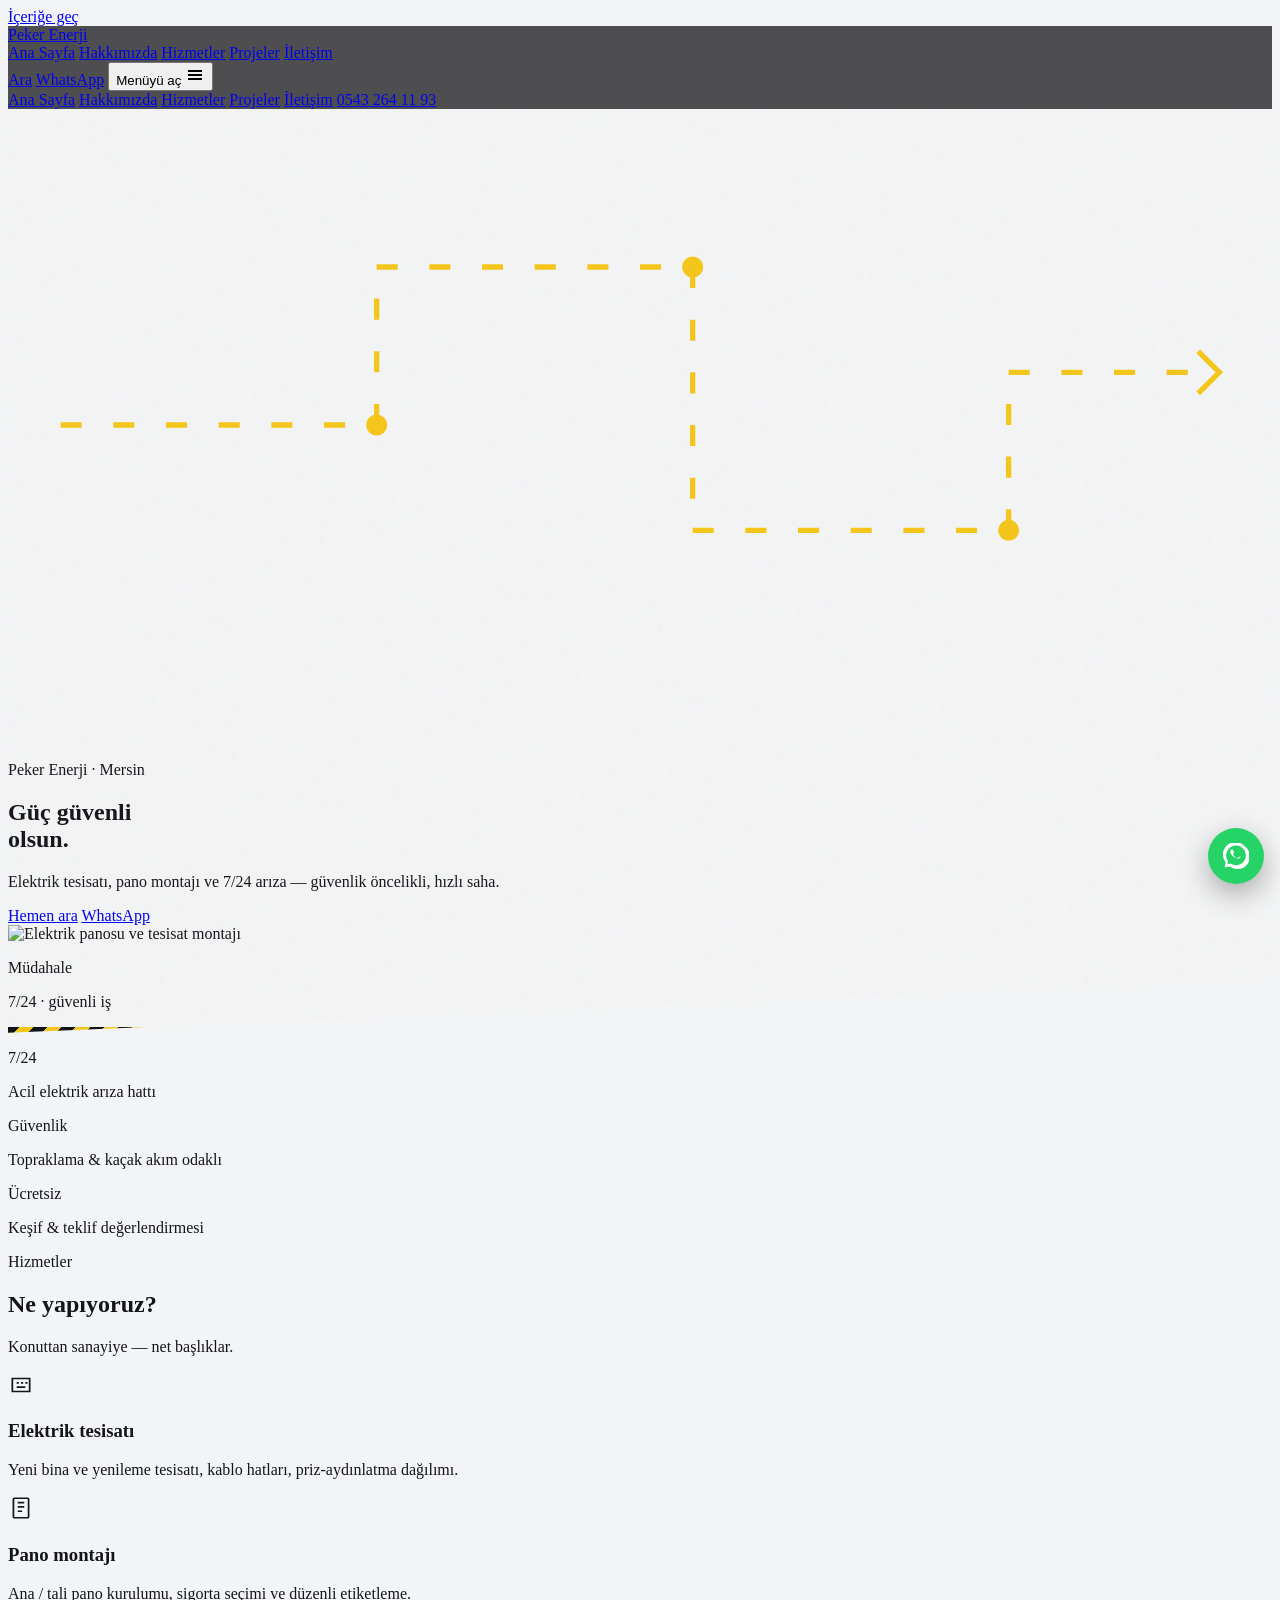
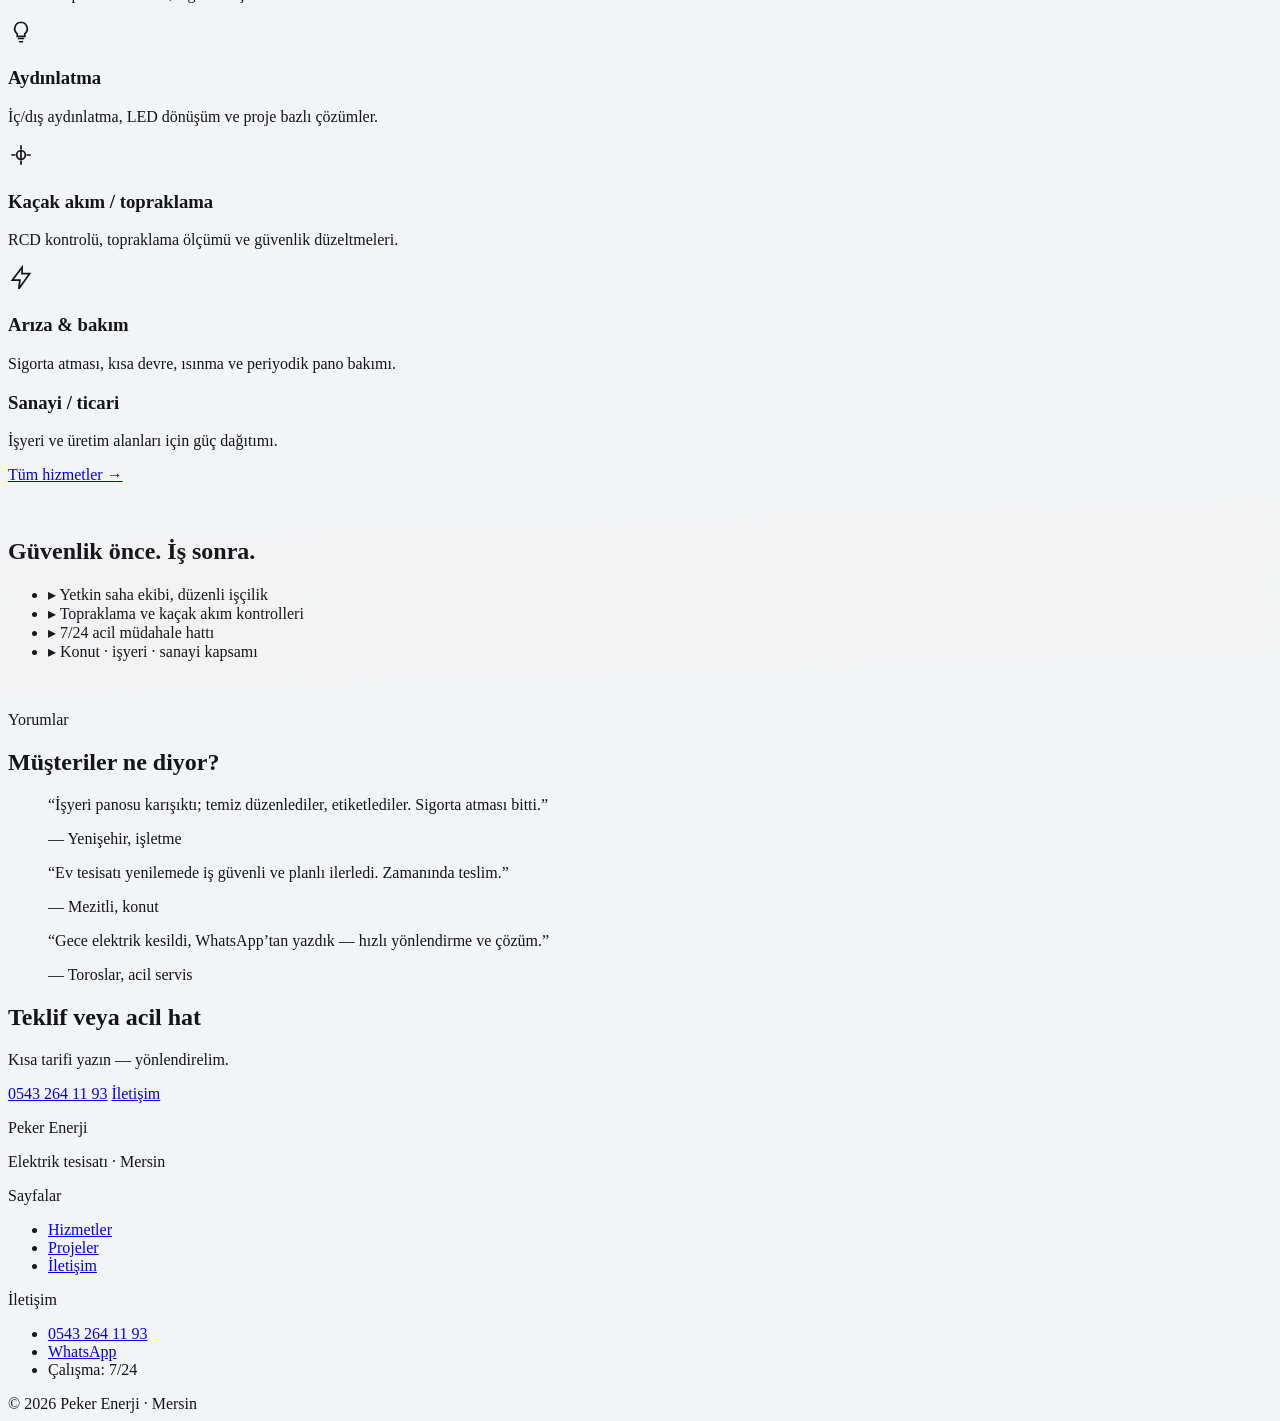
==== index.html @ 580649b9 "peker enerji first commit" ====
<!DOCTYPE html>
<html lang="tr">
  <head>
    <meta charset="UTF-8" />
    <meta name="viewport" content="width=device-width, initial-scale=1" />
    <title>Elektrikçi Mersin | Peker Enerji — Tesisat, Pano &amp; 7/24 Arıza</title>
    <meta
      name="description"
      content="Mersin elektrikçi ve elektrik tesisatı. Peker Enerji — pano montajı, kaçak akım, aydınlatma, sanayi tesisatı. 7/24 servis: 0543 264 11 93."
    />
    <link rel="canonical" href="https://pekerenerji.com/" />
    <meta property="og:type" content="website" />
    <meta property="og:locale" content="tr_TR" />
    <meta property="og:title" content="Peker Enerji | Elektrikçi Mersin — Tesisat &amp; Servis" />
    <meta
      property="og:description"
      content="Güvenli elektrik tesisatı, pano montajı ve 7/24 arıza müdahalesi — Mersin."
    />
    <meta property="og:url" content="https://pekerenerji.com/" />
    <meta property="og:image" content="https://picsum.photos/seed/pekerenerji-og/1200/630" />
    <meta name="twitter:card" content="summary_large_image" />
    <meta name="twitter:title" content="Peker Enerji | Elektrikçi Mersin" />
    <meta name="twitter:description" content="Elektrik tesisatı, pano ve 7/24 arıza — Mersin." />
    <meta name="twitter:image" content="https://picsum.photos/seed/pekerenerji-og/1200/630" />
    <link rel="preconnect" href="https://fonts.googleapis.com" />
    <link rel="preconnect" href="https://fonts.gstatic.com" crossorigin />
    <link
      href="https://fonts.googleapis.com/css2?family=Manrope:wght@400;500;600;700;800&family=Rajdhani:wght@600;700&display=swap"
      rel="stylesheet"
    />
    <script src="https://cdn.tailwindcss.com"></script>
    <script>
      tailwind.config = {
        theme: {
          extend: {
            colors: {
              ink: { 950: "#0e0f12", 900: "#15171c", 800: "#1e2128", 700: "#2a2e38" },
              volt: { DEFAULT: "#f5c518", soft: "#ffd84d", deep: "#d4a60a" },
              ash: { 200: "#d6d8dc", 300: "#a8adb6", 400: "#7b8290" },
            },
            fontFamily: {
              display: ['"Rajdhani"', "system-ui", "sans-serif"],
              sans: ['"Manrope"', "system-ui", "sans-serif"],
            },
          },
        },
      };
    </script>
    <link rel="stylesheet" href="assets/css/custom.css" />
    <script type="application/ld+json">
      {
        "@context": "https://schema.org",
        "@type": "Electrician",
        "name": "Peker Enerji",
        "image": "https://picsum.photos/seed/pekerenerji-og/1200/630",
        "url": "https://pekerenerji.com/",
        "telephone": "+905432641193",
        "priceRange": "₺₺",
        "address": {
          "@type": "PostalAddress",
          "addressLocality": "Mersin",
          "addressRegion": "Mersin",
          "addressCountry": "TR"
        },
        "geo": {
          "@type": "GeoCoordinates",
          "latitude": 36.8121,
          "longitude": 34.6415
        },
        "openingHoursSpecification": {
          "@type": "OpeningHoursSpecification",
          "dayOfWeek": [
            "Monday",
            "Tuesday",
            "Wednesday",
            "Thursday",
            "Friday",
            "Saturday",
            "Sunday"
          ],
          "opens": "00:00",
          "closes": "23:59"
        },
        "areaServed": { "@type": "AdministrativeArea", "name": "Mersin" },
        "sameAs": ["https://wa.me/905432641193"]
      }
    </script>
  </head>
  <body class="font-sans antialiased text-ink-950 bg-[#f3f4f5]">
    <a href="#icerik" class="sr-only focus:not-sr-only focus:absolute focus:left-4 focus:top-4 focus:z-[60] focus:bg-volt focus:px-4 focus:py-2 focus:font-bold">İçeriğe geç</a>

    <header class="site-header fixed inset-x-0 top-0 z-40" data-header>
      <div class="mx-auto flex h-16 max-w-6xl items-center gap-4 px-4 sm:px-6 lg:h-[4.25rem]">
        <a href="index.html" class="font-display text-xl font-bold uppercase tracking-wide text-white">
          Peker <span class="text-volt">Enerji</span>
        </a>
        <nav class="ml-auto hidden items-center gap-6 text-sm font-semibold text-ash-300 lg:flex" aria-label="Ana menü">
          <a class="text-white" href="index.html" aria-current="page">Ana Sayfa</a>
          <a class="hover:text-volt transition" href="hakkimizda.html">Hakkımızda</a>
          <a class="hover:text-volt transition" href="hizmetler.html">Hizmetler</a>
          <a class="hover:text-volt transition" href="projeler.html">Projeler</a>
          <a class="hover:text-volt transition" href="iletisim.html">İletişim</a>
        </nav>
        <div class="ml-auto flex items-center gap-2 lg:ml-4">
          <a href="tel:+905432641193" class="hidden rounded-full bg-volt px-4 py-2 text-sm font-extrabold text-ink-950 hover:bg-volt-soft sm:inline-flex">Ara</a>
          <a href="https://wa.me/905432641193" target="_blank" rel="noopener noreferrer" class="hidden rounded-full border border-white/25 px-4 py-2 text-sm font-bold text-white hover:border-volt hover:text-volt sm:inline-flex">WhatsApp</a>
          <button type="button" class="inline-flex h-10 w-10 items-center justify-center rounded-lg border border-white/20 text-white lg:hidden" aria-expanded="false" aria-controls="mobil-menu" data-nav-toggle>
            <span class="sr-only">Menüyü aç</span>
            <svg width="20" height="20" fill="none" stroke="currentColor" stroke-width="2" aria-hidden="true"><path d="M3 6h14M3 10h14M3 14h14"/></svg>
          </button>
        </div>
      </div>
      <div id="mobil-menu" class="hidden border-t border-white/10 bg-ink-950 lg:hidden" data-mobile-nav>
        <nav class="mx-auto flex max-w-6xl flex-col gap-1 px-4 py-4 text-base font-semibold text-ash-300" aria-label="Mobil menü">
          <a class="rounded-lg px-3 py-3 text-white" href="index.html">Ana Sayfa</a>
          <a class="rounded-lg px-3 py-3 hover:bg-white/5" href="hakkimizda.html">Hakkımızda</a>
          <a class="rounded-lg px-3 py-3 hover:bg-white/5" href="hizmetler.html">Hizmetler</a>
          <a class="rounded-lg px-3 py-3 hover:bg-white/5" href="projeler.html">Projeler</a>
          <a class="rounded-lg px-3 py-3 hover:bg-white/5" href="iletisim.html">İletişim</a>
          <a class="mt-2 rounded-full bg-volt px-4 py-3 text-center font-extrabold text-ink-950" href="tel:+905432641193">0543 264 11 93</a>
        </nav>
      </div>
    </header>

    <main id="icerik">
      <section class="relative overflow-hidden bg-ink-950 text-white slash-bottom noise-overlay">
        <div class="absolute inset-0 tech-grid" aria-hidden="true"></div>
        <div class="absolute -right-16 top-24 h-72 w-72 rounded-full bg-volt/15 blur-3xl spark-pulse" aria-hidden="true"></div>

        <!-- Animated circuit / current detail -->
        <svg class="pointer-events-none absolute right-0 top-20 hidden h-64 w-[28rem] opacity-70 lg:block" viewBox="0 0 480 240" fill="none" aria-hidden="true">
          <path class="current-line" d="M20 120 H140 V60 H260 V160 H380 V100 H460" stroke="#f5c518" stroke-width="2" />
          <circle cx="140" cy="120" r="4" fill="#f5c518" />
          <circle cx="260" cy="60" r="4" fill="#f5c518" />
          <circle cx="380" cy="160" r="4" fill="#f5c518" />
          <path d="M452 92 l8 8 -8 8" stroke="#f5c518" stroke-width="2" />
        </svg>

        <div class="relative mx-auto grid max-w-6xl gap-10 px-4 pb-28 pt-28 sm:px-6 lg:grid-cols-12 lg:items-end lg:pb-36 lg:pt-32">
          <div class="lg:col-span-7">
            <p class="mb-3 font-display text-sm font-bold uppercase tracking-[0.22em] text-volt">Peker Enerji · Mersin</p>
            <h1 class="font-display text-5xl font-bold uppercase leading-[0.95] tracking-tight sm:text-6xl lg:text-7xl">
              Güç güvenli<br /><span class="text-ash-300">olsun.</span>
            </h1>
            <p class="mt-5 max-w-xl text-lg text-ash-300">
              Elektrik tesisatı, pano montajı ve 7/24 arıza — güvenlik öncelikli, hızlı saha.
            </p>
            <div class="mt-8 flex flex-wrap gap-3">
              <a href="tel:+905432641193" class="inline-flex rounded-full bg-volt px-6 py-3.5 text-sm font-extrabold text-ink-950 hover:bg-volt-soft">Hemen ara</a>
              <a href="https://wa.me/905432641193?text=Merhaba%2C%20elektrik%20hizmeti%20hakk%C4%B1nda%20bilgi%20almak%20istiyorum." target="_blank" rel="noopener noreferrer" class="inline-flex rounded-full border border-white/30 px-6 py-3.5 text-sm font-bold hover:border-volt hover:text-volt">WhatsApp</a>
            </div>
          </div>
          <div class="relative lg:col-span-5">
            <div class="overflow-hidden rounded-2xl border border-white/10 bg-ink-800/70 shadow-2xl rotate-1">
              <img src="https://picsum.photos/seed/peker-hero-panel/900/700" alt="Elektrik panosu ve tesisat montajı" width="900" height="700" class="h-full w-full object-cover" fetchpriority="high" />
            </div>
            <div class="absolute -bottom-4 left-3 rounded-xl border border-volt/30 bg-ink-950/95 px-4 py-3 sm:left-5">
              <p class="text-xs uppercase tracking-wider text-ash-400">Müdahale</p>
              <p class="font-display text-xl font-bold text-volt">7/24 · güvenli iş</p>
            </div>
          </div>
        </div>
        <div class="tape-edge relative z-10"></div>
      </section>

      <section class="relative z-10 -mt-8 px-4 sm:px-6">
        <div class="mx-auto grid max-w-6xl gap-3 rounded-2xl border border-ink-950/10 bg-white p-4 shadow-xl sm:grid-cols-3 sm:p-6">
          <div class="reveal rounded-xl bg-[#f3f4f5] p-4">
            <p class="font-display text-3xl font-bold">7/24</p>
            <p class="mt-1 text-sm text-ink-800/70">Acil elektrik arıza hattı</p>
          </div>
          <div class="reveal reveal-delay-1 rounded-xl bg-[#f3f4f5] p-4">
            <p class="font-display text-3xl font-bold">Güvenlik</p>
            <p class="mt-1 text-sm text-ink-800/70">Topraklama &amp; kaçak akım odaklı</p>
          </div>
          <div class="reveal reveal-delay-2 rounded-xl bg-[#f3f4f5] p-4">
            <p class="font-display text-3xl font-bold">Ücretsiz</p>
            <p class="mt-1 text-sm text-ink-800/70">Keşif &amp; teklif değerlendirmesi</p>
          </div>
        </div>
      </section>

      <section class="mx-auto max-w-6xl px-4 py-20 sm:px-6">
        <div class="mb-10 max-w-2xl reveal">
          <p class="text-sm font-bold uppercase tracking-[0.18em] text-volt-deep">Hizmetler</p>
          <h2 class="mt-2 font-display text-4xl font-bold uppercase tracking-tight">Ne yapıyoruz?</h2>
          <p class="mt-3 text-ink-800/70">Konuttan sanayiye — net başlıklar.</p>
        </div>
        <div class="grid gap-4 sm:grid-cols-2 lg:grid-cols-3">
          <article class="reveal rounded-2xl border border-ink-950/10 bg-white p-6 hover:border-volt/50 transition">
            <div class="mb-4 flex h-12 w-12 items-center justify-center rounded-xl bg-ink-950 text-volt">
              <svg width="26" height="26" viewBox="0 0 24 24" fill="none" stroke="currentColor" stroke-width="1.6" aria-hidden="true"><path d="M4 6h16v12H4z"/><path d="M8 10h2M12 10h2M16 10h2M8 14h8"/></svg>
            </div>
            <h3 class="font-display text-xl font-bold uppercase">Elektrik tesisatı</h3>
            <p class="mt-2 text-sm text-ink-800/70">Yeni bina ve yenileme tesisatı, kablo hatları, priz-aydınlatma dağılımı.</p>
          </article>
          <article class="reveal reveal-delay-1 rounded-2xl border border-ink-950/10 bg-white p-6 hover:border-volt/50 transition">
            <div class="mb-4 flex h-12 w-12 items-center justify-center rounded-xl bg-ink-950 text-volt">
              <svg width="26" height="26" viewBox="0 0 24 24" fill="none" stroke="currentColor" stroke-width="1.6" aria-hidden="true"><rect x="5" y="3" width="14" height="18" rx="1"/><path d="M9 7h6M9 11h6M9 15h4"/></svg>
            </div>
            <h3 class="font-display text-xl font-bold uppercase">Pano montajı</h3>
            <p class="mt-2 text-sm text-ink-800/70">Ana / tali pano kurulumu, sigorta seçimi ve düzenli etiketleme.</p>
          </article>
          <article class="reveal reveal-delay-2 rounded-2xl border border-ink-950/10 bg-white p-6 hover:border-volt/50 transition">
            <div class="mb-4 flex h-12 w-12 items-center justify-center rounded-xl bg-ink-950 text-volt">
              <svg width="26" height="26" viewBox="0 0 24 24" fill="none" stroke="currentColor" stroke-width="1.6" aria-hidden="true"><path d="M9 18h6M10 21h4"/><path d="M12 3a6 6 0 0 1 3.5 10.7V16H8.5v-2.3A6 6 0 0 1 12 3z"/></svg>
            </div>
            <h3 class="font-display text-xl font-bold uppercase">Aydınlatma</h3>
            <p class="mt-2 text-sm text-ink-800/70">İç/dış aydınlatma, LED dönüşüm ve proje bazlı çözümler.</p>
          </article>
          <article class="reveal rounded-2xl border border-ink-950/10 bg-white p-6 hover:border-volt/50 transition">
            <div class="mb-4 flex h-12 w-12 items-center justify-center rounded-xl bg-ink-950 text-volt">
              <svg width="26" height="26" viewBox="0 0 24 24" fill="none" stroke="currentColor" stroke-width="1.6" aria-hidden="true"><path d="M12 3v4M12 17v4M3 12h4M17 12h4"/><circle cx="12" cy="12" r="4"/><path d="M12 8v8"/></svg>
            </div>
            <h3 class="font-display text-xl font-bold uppercase">Kaçak akım / topraklama</h3>
            <p class="mt-2 text-sm text-ink-800/70">RCD kontrolü, topraklama ölçümü ve güvenlik düzeltmeleri.</p>
          </article>
          <article class="reveal reveal-delay-1 rounded-2xl border border-ink-950/10 bg-white p-6 hover:border-volt/50 transition">
            <div class="mb-4 flex h-12 w-12 items-center justify-center rounded-xl bg-ink-950 text-volt">
              <svg width="26" height="26" viewBox="0 0 24 24" fill="none" stroke="currentColor" stroke-width="1.6" aria-hidden="true"><path d="M13 2L4 14h7l-1 8 10-14h-7l0-6z"/></svg>
            </div>
            <h3 class="font-display text-xl font-bold uppercase">Arıza &amp; bakım</h3>
            <p class="mt-2 text-sm text-ink-800/70">Sigorta atması, kısa devre, ısınma ve periyodik pano bakımı.</p>
          </article>
          <article class="reveal reveal-delay-2 flex flex-col justify-between rounded-2xl bg-ink-950 p-6 text-white">
            <div>
              <h3 class="font-display text-xl font-bold uppercase">Sanayi / ticari</h3>
              <p class="mt-2 text-sm text-ash-300">İşyeri ve üretim alanları için güç dağıtımı.</p>
            </div>
            <a href="hizmetler.html" class="mt-6 font-bold text-volt hover:text-volt-soft">Tüm hizmetler →</a>
          </article>
        </div>
      </section>

      <section class="slash-both bg-ink-900 py-24 text-white noise-overlay">
        <div class="relative mx-auto grid max-w-6xl gap-10 px-4 sm:px-6 lg:grid-cols-2 lg:items-center">
          <div class="reveal">
            <p class="text-sm font-bold uppercase tracking-[0.18em] text-volt">Neden Peker Enerji?</p>
            <h2 class="mt-2 font-display text-4xl font-bold uppercase">Güvenlik önce. İş sonra.</h2>
            <ul class="mt-6 space-y-3 text-ash-300">
              <li class="flex gap-3"><span class="text-volt">▸</span> Yetkin saha ekibi, düzenli işçilik</li>
              <li class="flex gap-3"><span class="text-volt">▸</span> Topraklama ve kaçak akım kontrolleri</li>
              <li class="flex gap-3"><span class="text-volt">▸</span> 7/24 acil müdahale hattı</li>
              <li class="flex gap-3"><span class="text-volt">▸</span> Konut · işyeri · sanayi kapsamı</li>
            </ul>
          </div>
          <div class="reveal reveal-delay-1">
            <img src="https://picsum.photos/seed/peker-safety-work/900/650" alt="Elektrik teknisyeni pano üzerinde güvenlik kontrolü yaparken" width="900" height="650" loading="lazy" class="rounded-2xl border border-white/10 object-cover -rotate-1" />
          </div>
        </div>
      </section>

      <section class="mx-auto max-w-6xl px-4 py-20 sm:px-6">
        <div class="mb-10 reveal">
          <p class="text-sm font-bold uppercase tracking-[0.18em] text-volt-deep">Yorumlar</p>
          <h2 class="mt-2 font-display text-4xl font-bold uppercase">Müşteriler ne diyor?</h2>
        </div>
        <div class="grid gap-4 md:grid-cols-3">
          <blockquote class="reveal rounded-2xl border border-ink-950/10 bg-white p-6">
            <p class="text-ink-800/80">“İşyeri panosu karışıktı; temiz düzenlediler, etiketlediler. Sigorta atması bitti.”</p>
            <footer class="mt-4 text-sm font-bold">— Yenişehir, işletme</footer>
          </blockquote>
          <blockquote class="reveal reveal-delay-1 rounded-2xl border border-ink-950/10 bg-white p-6">
            <p class="text-ink-800/80">“Ev tesisatı yenilemede iş güvenli ve planlı ilerledi. Zamanında teslim.”</p>
            <footer class="mt-4 text-sm font-bold">— Mezitli, konut</footer>
          </blockquote>
          <blockquote class="reveal reveal-delay-2 rounded-2xl border border-ink-950/10 bg-white p-6">
            <p class="text-ink-800/80">“Gece elektrik kesildi, WhatsApp’tan yazdık — hızlı yönlendirme ve çözüm.”</p>
            <footer class="mt-4 text-sm font-bold">— Toroslar, acil servis</footer>
          </blockquote>
        </div>
      </section>

      <section class="px-4 pb-20 sm:px-6">
        <div class="reveal mx-auto flex max-w-6xl flex-col gap-6 overflow-hidden rounded-3xl bg-ink-950 px-8 py-10 text-white sm:flex-row sm:items-center sm:justify-between">
          <div>
            <h2 class="font-display text-3xl font-bold uppercase">Teklif veya acil hat</h2>
            <p class="mt-2 text-ash-300">Kısa tarifi yazın — yönlendirelim.</p>
          </div>
          <div class="flex flex-wrap gap-3">
            <a href="tel:+905432641193" class="rounded-full bg-volt px-6 py-3 font-extrabold text-ink-950">0543 264 11 93</a>
            <a href="iletisim.html" class="rounded-full border border-white/30 px-6 py-3 font-bold hover:border-volt">İletişim</a>
          </div>
        </div>
      </section>
    </main>

    <footer class="border-t border-ink-950/10 bg-ink-950 text-ash-300">
      <div class="mx-auto grid max-w-6xl gap-8 px-4 py-12 sm:px-6 md:grid-cols-3">
        <div>
          <p class="font-display text-lg font-bold uppercase text-white">Peker <span class="text-volt">Enerji</span></p>
          <p class="mt-2 text-sm">Elektrik tesisatı · Mersin</p>
        </div>
        <div>
          <p class="text-sm font-bold uppercase tracking-wider text-white">Sayfalar</p>
          <ul class="mt-3 space-y-2 text-sm">
            <li><a class="hover:text-volt" href="hizmetler.html">Hizmetler</a></li>
            <li><a class="hover:text-volt" href="projeler.html">Projeler</a></li>
            <li><a class="hover:text-volt" href="iletisim.html">İletişim</a></li>
          </ul>
        </div>
        <div>
          <p class="text-sm font-bold uppercase tracking-wider text-white">İletişim</p>
          <ul class="mt-3 space-y-2 text-sm">
            <li><a class="hover:text-volt" href="tel:+905432641193">0543 264 11 93</a></li>
            <li><a class="hover:text-volt" href="https://wa.me/905432641193" target="_blank" rel="noopener noreferrer">WhatsApp</a></li>
            <li>Çalışma: 7/24</li>
          </ul>
        </div>
      </div>
      <div class="border-t border-white/10 py-4 text-center text-xs text-ash-400">© <span data-year></span> Peker Enerji · Mersin</div>
    </footer>

    <a class="wa-float" href="https://wa.me/905432641193" target="_blank" rel="noopener noreferrer" aria-label="WhatsApp ile yazın">
      <svg width="26" height="26" viewBox="0 0 24 24" aria-hidden="true"><path fill="currentColor" d="M20.5 3.5A11 11 0 0 0 2.4 17.7L1.5 22.5l4.9-.9A11 11 0 1 0 20.5 3.5zm-8.6 17a9.1 9.1 0 0 1-4.6-1.3l-.3-.2-2.9.5.5-2.8-.2-.3a9.1 9.1 0 1 1 7.5 4.1zm5-6.8c-.3-.1-1.6-.8-1.9-.9s-.4-.1-.6.1-.7.9-.8 1-.3.2-.6.1a7.4 7.4 0 0 1-2.2-1.4 8.2 8.2 0 0 1-1.5-1.9c-.2-.3 0-.4.1-.6l.4-.5c.1-.2.2-.3.3-.5s0-.4 0-.5-.6-1.5-.8-2-.4-.5-.6-.5h-.5c-.2 0-.5.1-.7.3a2.4 2.4 0 0 0-.8 1.8 4.2 4.2 0 0 0 .9 2.2 9.6 9.6 0 0 0 3.7 3.3c.4.2.9.3 1.4.5.5.1 1 .1 1.5.1.5-.1 1-.4 1.3-.8.3-.4.5-.9.4-1.4 0-.2-.1-.3-.3-.4z"/></svg>
    </a>
    <script src="assets/js/main.js" defer></script>
  </body>
</html>
---- assets/css/custom.css ----
/* Peker Enerji — custom layer on Tailwind CDN */

html {
  scroll-behavior: smooth;
}

body {
  background: #f3f4f5;
  color: #141518;
}

::selection {
  background: #f5c518;
  color: #0e0f12;
}

/* Diagonal section edges */
.slash-bottom {
  clip-path: polygon(0 0, 100% 0, 100% calc(100% - 52px), 0 100%);
}

.slash-top {
  clip-path: polygon(0 52px, 100% 0, 100% 100%, 0 100%);
}

.slash-both {
  clip-path: polygon(0 44px, 100% 0, 100% calc(100% - 44px), 0 100%);
}

/* Industrial grid */
.tech-grid {
  background-image:
    linear-gradient(rgba(245, 197, 24, 0.05) 1px, transparent 1px),
    linear-gradient(90deg, rgba(245, 197, 24, 0.05) 1px, transparent 1px);
  background-size: 40px 40px;
}

.noise-overlay {
  position: relative;
}

.noise-overlay::before {
  content: "";
  position: absolute;
  inset: 0;
  opacity: 0.04;
  pointer-events: none;
  background-image: url("data:image/svg+xml,%3Csvg viewBox='0 0 200 200' xmlns='http://www.w3.org/2000/svg'%3E%3Cfilter id='n'%3E%3CfeTurbulence type='fractalNoise' baseFrequency='0.9' numOctaves='4' stitchTiles='stitch'/%3E%3C/filter%3E%3Crect width='100%25' height='100%25' filter='url(%23n)'/%3E%3C/svg%3E");
}

/* Hero current-flow line */
.current-line {
  stroke-dasharray: 8 12;
  animation: current-flow 1.8s linear infinite;
}

@keyframes current-flow {
  to {
    stroke-dashoffset: -40;
  }
}

.spark-pulse {
  animation: spark-pulse 2.2s ease-in-out infinite;
}

@keyframes spark-pulse {
  0%,
  100% {
    opacity: 0.35;
    transform: scale(1);
  }
  50% {
    opacity: 0.9;
    transform: scale(1.08);
  }
}

/* Sticky header */
.site-header {
  background-color: rgba(14, 15, 18, 0.72);
  backdrop-filter: blur(10px);
  transition: background-color 0.25s ease, box-shadow 0.25s ease;
}

.site-header.is-scrolled {
  background-color: rgba(14, 15, 18, 0.94);
  box-shadow: 0 10px 30px rgba(0, 0, 0, 0.35);
}

/* Scroll reveal */
.reveal {
  opacity: 0;
  transform: translateY(26px);
  transition: opacity 0.7s ease, transform 0.7s ease;
}

.reveal.is-visible {
  opacity: 1;
  transform: none;
}

.reveal-delay-1 {
  transition-delay: 0.08s;
}
.reveal-delay-2 {
  transition-delay: 0.16s;
}
.reveal-delay-3 {
  transition-delay: 0.24s;
}

/* FAQ */
.faq-answer {
  display: grid;
  grid-template-rows: 0fr;
  transition: grid-template-rows 0.3s ease;
}

.faq-answer > div {
  overflow: hidden;
}

.faq-item.is-open .faq-answer {
  grid-template-rows: 1fr;
}

.faq-item.is-open .faq-chevron {
  transform: rotate(180deg);
}

/* WhatsApp float */
.wa-float {
  position: fixed;
  right: 1rem;
  bottom: 1rem;
  z-index: 50;
  width: 3.5rem;
  height: 3.5rem;
  border-radius: 9999px;
  display: grid;
  place-items: center;
  background: #25d366;
  color: #fff;
  box-shadow: 0 10px 28px rgba(0, 0, 0, 0.3);
  transition: transform 0.2s ease;
}

.wa-float:hover {
  transform: translateY(-2px) scale(1.04);
}

.form-input:focus {
  outline: none;
  border-color: #f5c518;
  box-shadow: 0 0 0 3px rgba(245, 197, 24, 0.28);
}

.project-card img {
  transition: transform 0.5s ease;
}

.project-card:hover img {
  transform: scale(1.05);
}

/* Warning-tape accent bar */
.tape-edge {
  background: repeating-linear-gradient(
    -45deg,
    #f5c518,
    #f5c518 10px,
    #0e0f12 10px,
    #0e0f12 20px
  );
  height: 6px;
}

@media (prefers-reduced-motion: reduce) {
  html {
    scroll-behavior: auto;
  }
  .reveal,
  .current-line,
  .spark-pulse {
    animation: none !important;
    opacity: 1 !important;
    transform: none !important;
    transition: none !important;
  }
}
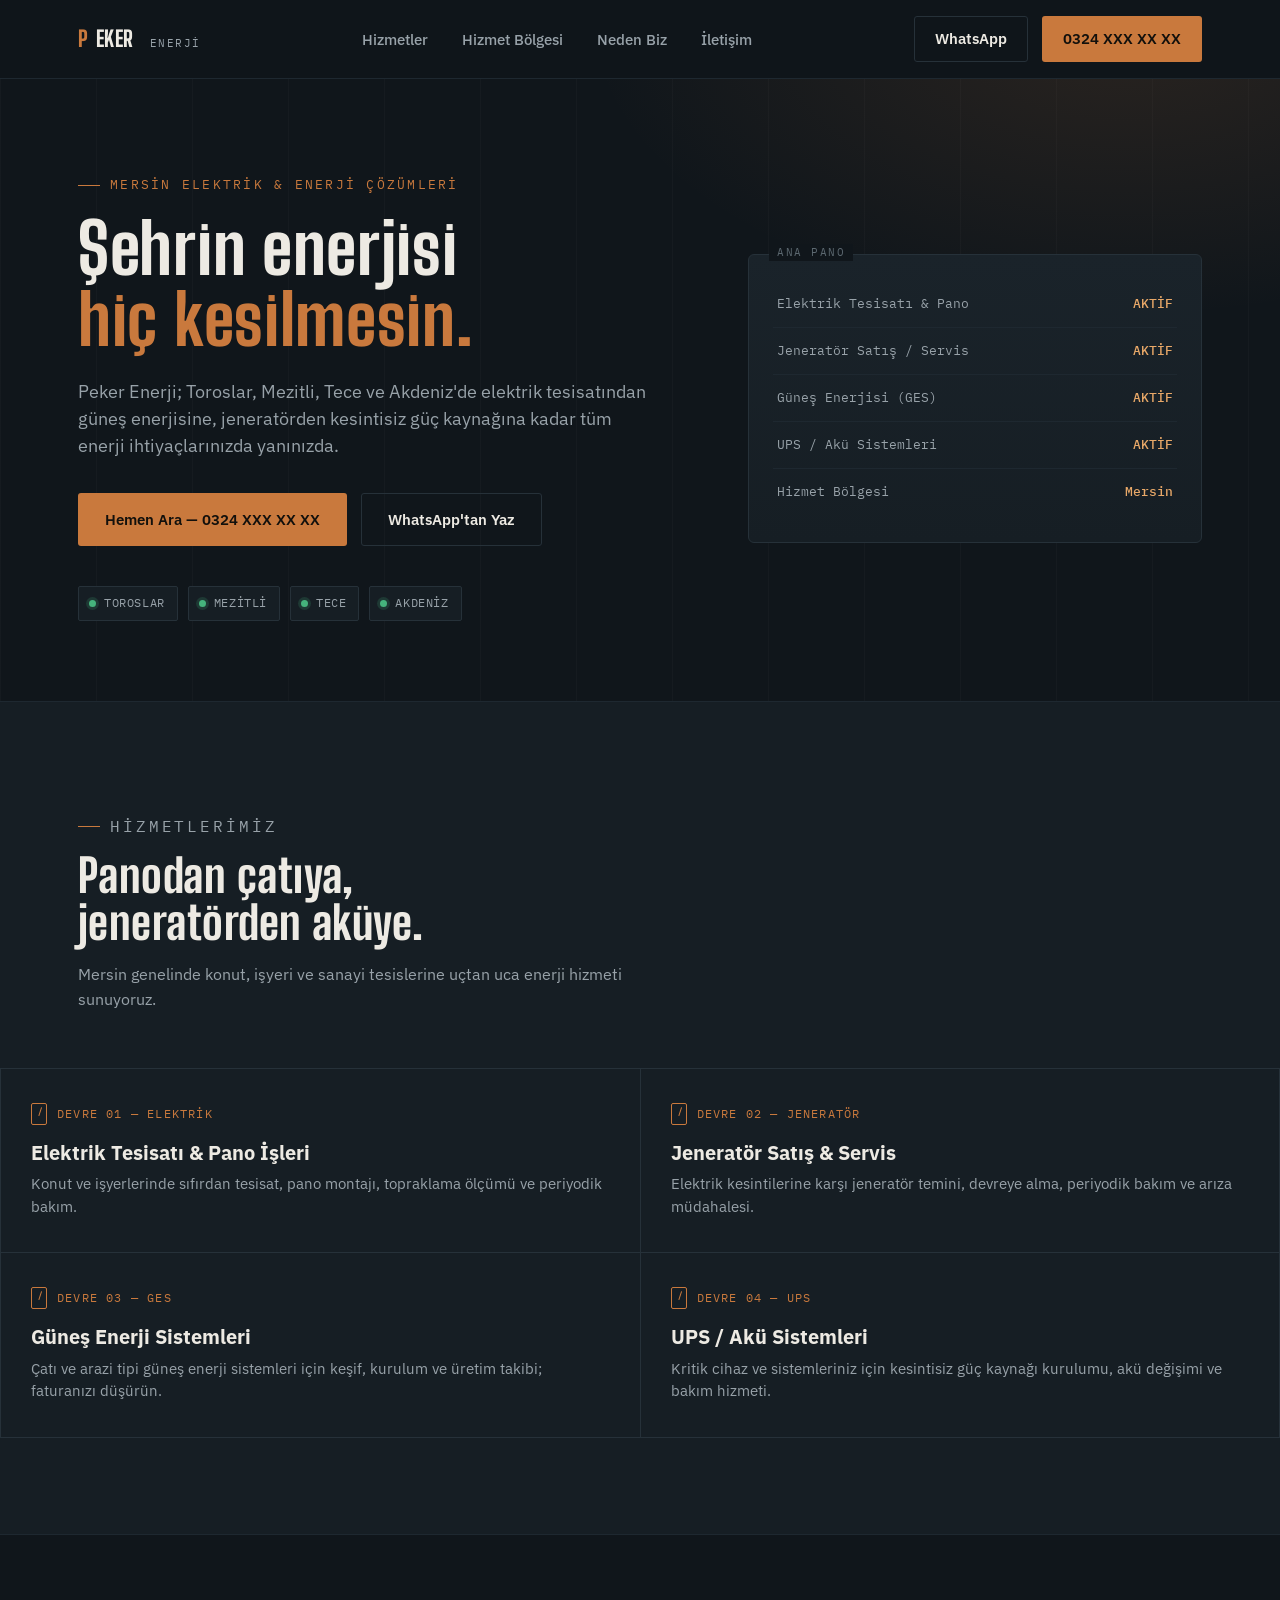
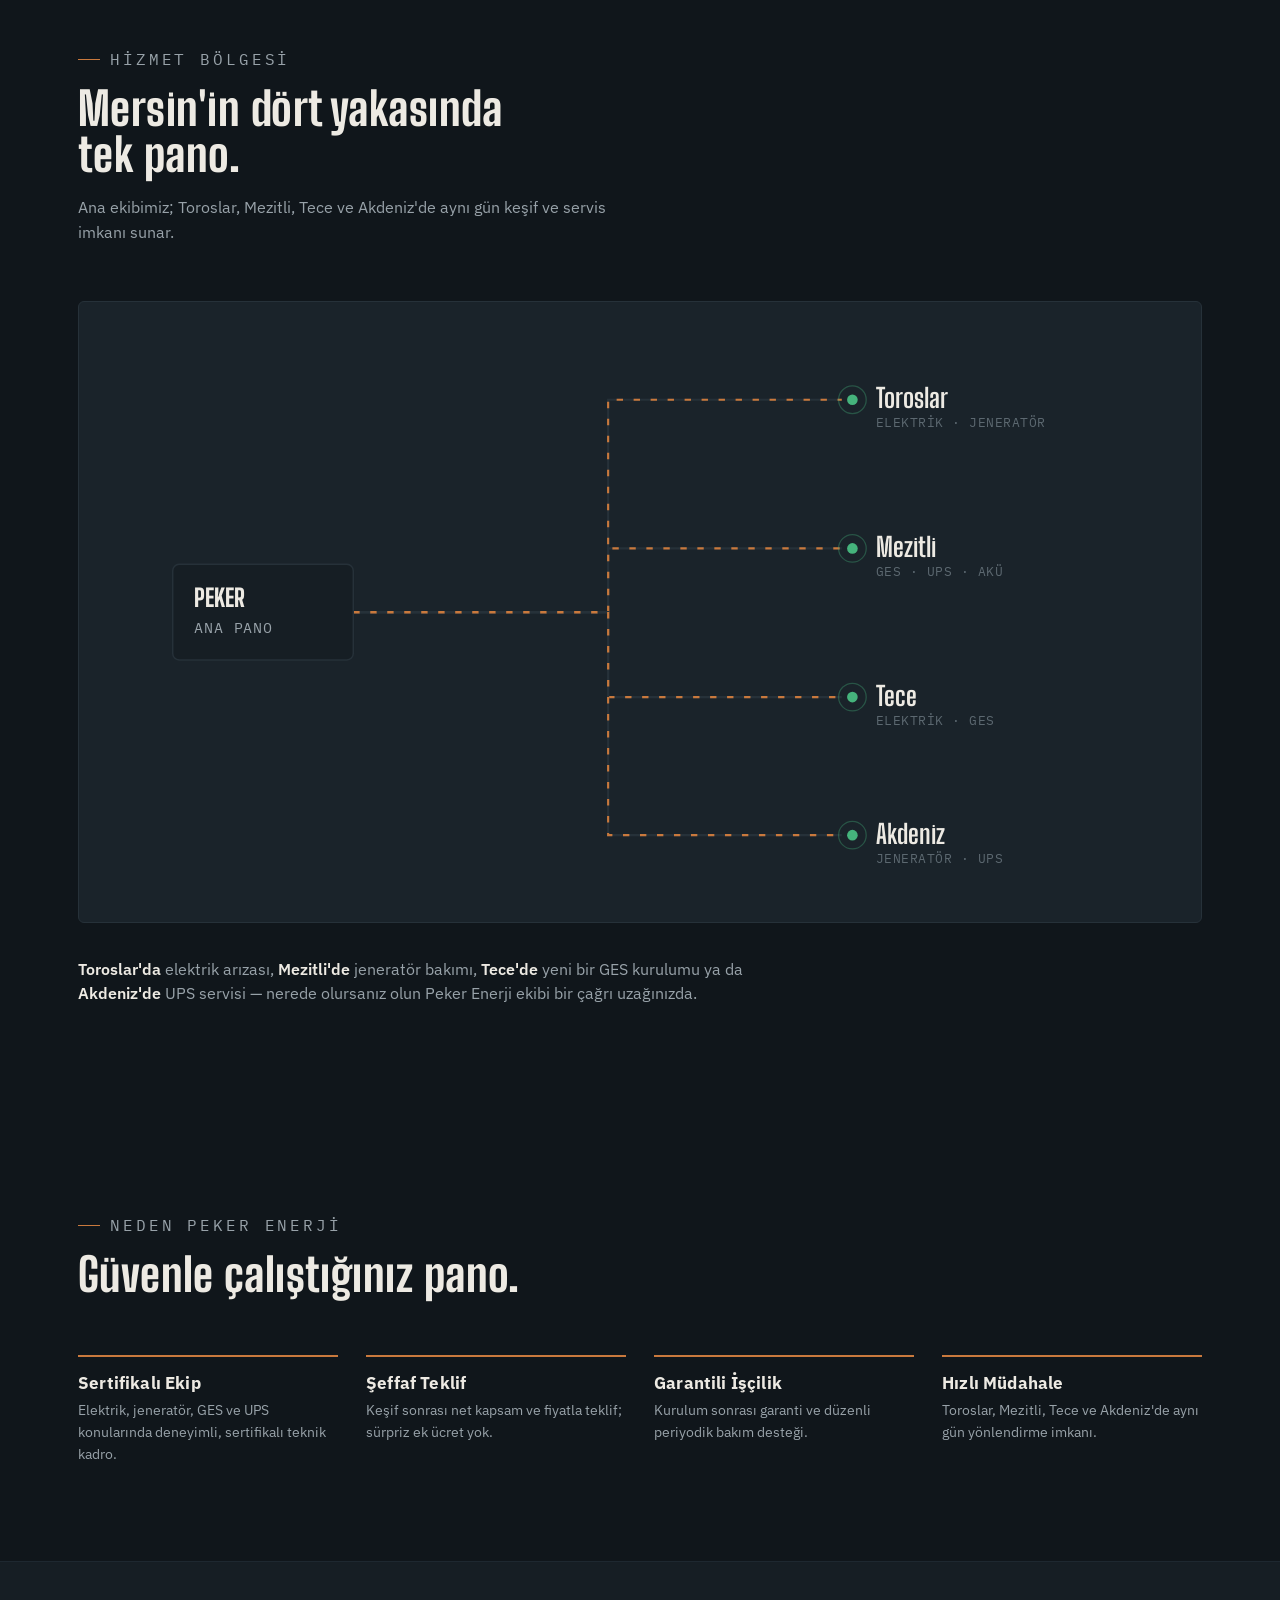
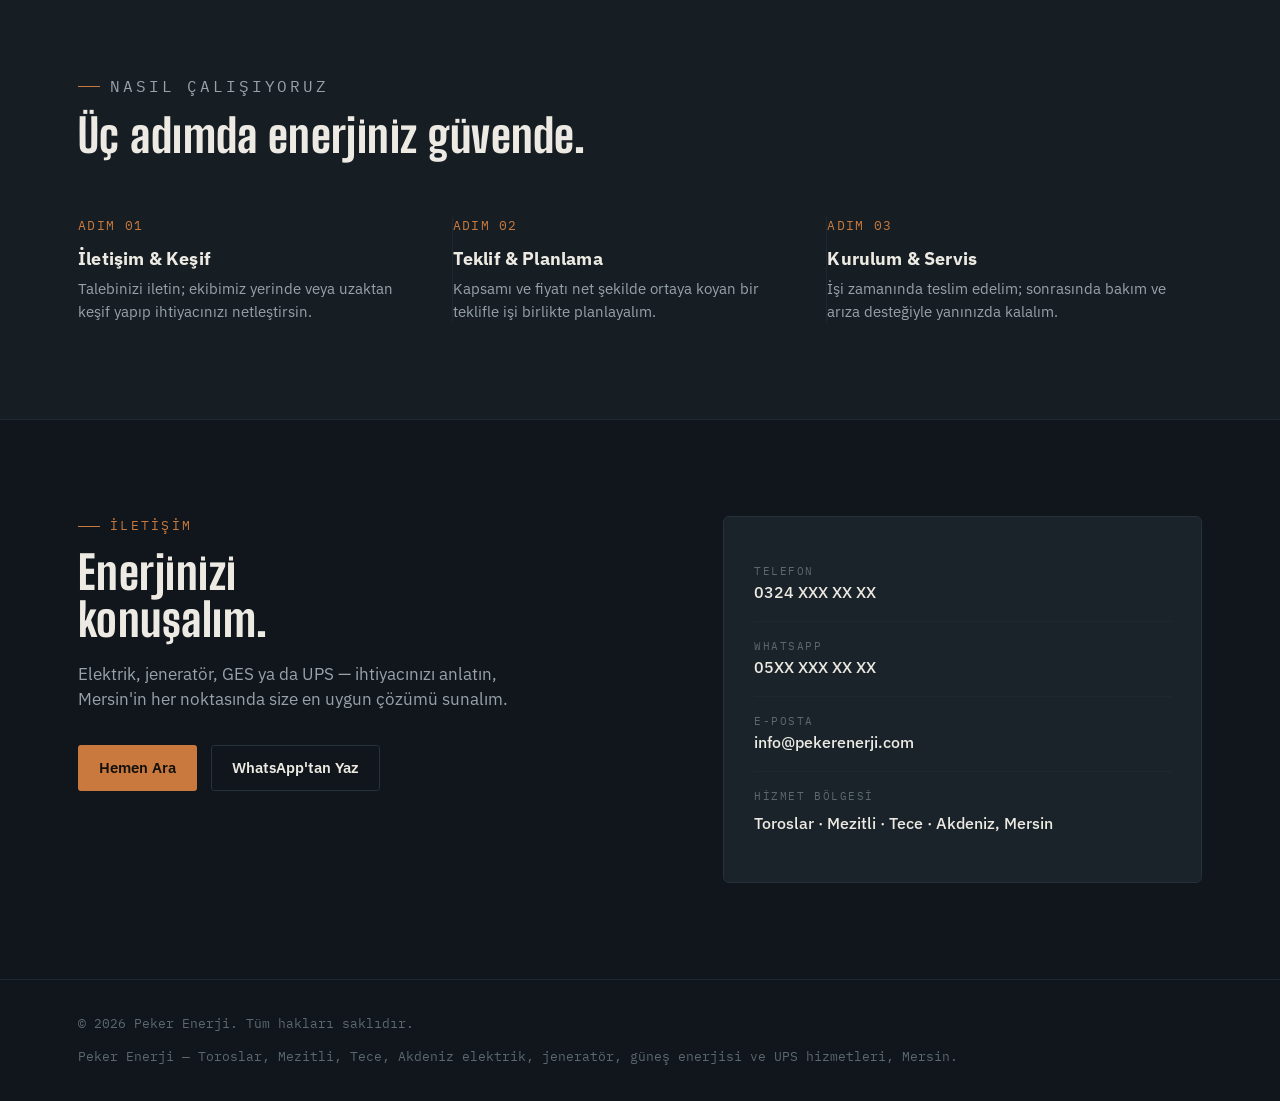
==== commit 05e7d106: "1 page website for peker enerji" ====
--- a/index.html
+++ b/index.html
@@ -1,319 +1,670 @@
 <!DOCTYPE html>
 <html lang="tr">
-  <head>
-    <meta charset="UTF-8" />
-    <meta name="viewport" content="width=device-width, initial-scale=1" />
-    <title>Elektrikçi Mersin | Peker Enerji — Tesisat, Pano &amp; 7/24 Arıza</title>
-    <meta
-      name="description"
-      content="Mersin elektrikçi ve elektrik tesisatı. Peker Enerji — pano montajı, kaçak akım, aydınlatma, sanayi tesisatı. 7/24 servis: 0543 264 11 93."
-    />
-    <link rel="canonical" href="https://pekerenerji.com/" />
-    <meta property="og:type" content="website" />
-    <meta property="og:locale" content="tr_TR" />
-    <meta property="og:title" content="Peker Enerji | Elektrikçi Mersin — Tesisat &amp; Servis" />
-    <meta
-      property="og:description"
-      content="Güvenli elektrik tesisatı, pano montajı ve 7/24 arıza müdahalesi — Mersin."
-    />
-    <meta property="og:url" content="https://pekerenerji.com/" />
-    <meta property="og:image" content="https://picsum.photos/seed/pekerenerji-og/1200/630" />
-    <meta name="twitter:card" content="summary_large_image" />
-    <meta name="twitter:title" content="Peker Enerji | Elektrikçi Mersin" />
-    <meta name="twitter:description" content="Elektrik tesisatı, pano ve 7/24 arıza — Mersin." />
-    <meta name="twitter:image" content="https://picsum.photos/seed/pekerenerji-og/1200/630" />
-    <link rel="preconnect" href="https://fonts.googleapis.com" />
-    <link rel="preconnect" href="https://fonts.gstatic.com" crossorigin />
-    <link
-      href="https://fonts.googleapis.com/css2?family=Manrope:wght@400;500;600;700;800&family=Rajdhani:wght@600;700&display=swap"
-      rel="stylesheet"
-    />
-    <script src="https://cdn.tailwindcss.com"></script>
-    <script>
-      tailwind.config = {
-        theme: {
-          extend: {
-            colors: {
-              ink: { 950: "#0e0f12", 900: "#15171c", 800: "#1e2128", 700: "#2a2e38" },
-              volt: { DEFAULT: "#f5c518", soft: "#ffd84d", deep: "#d4a60a" },
-              ash: { 200: "#d6d8dc", 300: "#a8adb6", 400: "#7b8290" },
-            },
-            fontFamily: {
-              display: ['"Rajdhani"', "system-ui", "sans-serif"],
-              sans: ['"Manrope"', "system-ui", "sans-serif"],
-            },
-          },
-        },
-      };
-    </script>
-    <link rel="stylesheet" href="assets/css/custom.css" />
-    <script type="application/ld+json">
-      {
-        "@context": "https://schema.org",
-        "@type": "Electrician",
-        "name": "Peker Enerji",
-        "image": "https://picsum.photos/seed/pekerenerji-og/1200/630",
-        "url": "https://pekerenerji.com/",
-        "telephone": "+905432641193",
-        "priceRange": "₺₺",
-        "address": {
-          "@type": "PostalAddress",
-          "addressLocality": "Mersin",
-          "addressRegion": "Mersin",
-          "addressCountry": "TR"
-        },
-        "geo": {
-          "@type": "GeoCoordinates",
-          "latitude": 36.8121,
-          "longitude": 34.6415
-        },
-        "openingHoursSpecification": {
-          "@type": "OpeningHoursSpecification",
-          "dayOfWeek": [
-            "Monday",
-            "Tuesday",
-            "Wednesday",
-            "Thursday",
-            "Friday",
-            "Saturday",
-            "Sunday"
-          ],
-          "opens": "00:00",
-          "closes": "23:59"
-        },
-        "areaServed": { "@type": "AdministrativeArea", "name": "Mersin" },
-        "sameAs": ["https://wa.me/905432641193"]
-      }
-    </script>
-  </head>
-  <body class="font-sans antialiased text-ink-950 bg-[#f3f4f5]">
-    <a href="#icerik" class="sr-only focus:not-sr-only focus:absolute focus:left-4 focus:top-4 focus:z-[60] focus:bg-volt focus:px-4 focus:py-2 focus:font-bold">İçeriğe geç</a>
-
-    <header class="site-header fixed inset-x-0 top-0 z-40" data-header>
-      <div class="mx-auto flex h-16 max-w-6xl items-center gap-4 px-4 sm:px-6 lg:h-[4.25rem]">
-        <a href="index.html" class="font-display text-xl font-bold uppercase tracking-wide text-white">
-          Peker <span class="text-volt">Enerji</span>
-        </a>
-        <nav class="ml-auto hidden items-center gap-6 text-sm font-semibold text-ash-300 lg:flex" aria-label="Ana menü">
-          <a class="text-white" href="index.html" aria-current="page">Ana Sayfa</a>
-          <a class="hover:text-volt transition" href="hakkimizda.html">Hakkımızda</a>
-          <a class="hover:text-volt transition" href="hizmetler.html">Hizmetler</a>
-          <a class="hover:text-volt transition" href="projeler.html">Projeler</a>
-          <a class="hover:text-volt transition" href="iletisim.html">İletişim</a>
-        </nav>
-        <div class="ml-auto flex items-center gap-2 lg:ml-4">
-          <a href="tel:+905432641193" class="hidden rounded-full bg-volt px-4 py-2 text-sm font-extrabold text-ink-950 hover:bg-volt-soft sm:inline-flex">Ara</a>
-          <a href="https://wa.me/905432641193" target="_blank" rel="noopener noreferrer" class="hidden rounded-full border border-white/25 px-4 py-2 text-sm font-bold text-white hover:border-volt hover:text-volt sm:inline-flex">WhatsApp</a>
-          <button type="button" class="inline-flex h-10 w-10 items-center justify-center rounded-lg border border-white/20 text-white lg:hidden" aria-expanded="false" aria-controls="mobil-menu" data-nav-toggle>
-            <span class="sr-only">Menüyü aç</span>
-            <svg width="20" height="20" fill="none" stroke="currentColor" stroke-width="2" aria-hidden="true"><path d="M3 6h14M3 10h14M3 14h14"/></svg>
-          </button>
-        </div>
-      </div>
-      <div id="mobil-menu" class="hidden border-t border-white/10 bg-ink-950 lg:hidden" data-mobile-nav>
-        <nav class="mx-auto flex max-w-6xl flex-col gap-1 px-4 py-4 text-base font-semibold text-ash-300" aria-label="Mobil menü">
-          <a class="rounded-lg px-3 py-3 text-white" href="index.html">Ana Sayfa</a>
-          <a class="rounded-lg px-3 py-3 hover:bg-white/5" href="hakkimizda.html">Hakkımızda</a>
-          <a class="rounded-lg px-3 py-3 hover:bg-white/5" href="hizmetler.html">Hizmetler</a>
-          <a class="rounded-lg px-3 py-3 hover:bg-white/5" href="projeler.html">Projeler</a>
-          <a class="rounded-lg px-3 py-3 hover:bg-white/5" href="iletisim.html">İletişim</a>
-          <a class="mt-2 rounded-full bg-volt px-4 py-3 text-center font-extrabold text-ink-950" href="tel:+905432641193">0543 264 11 93</a>
-        </nav>
-      </div>
-    </header>
-
-    <main id="icerik">
-      <section class="relative overflow-hidden bg-ink-950 text-white slash-bottom noise-overlay">
-        <div class="absolute inset-0 tech-grid" aria-hidden="true"></div>
-        <div class="absolute -right-16 top-24 h-72 w-72 rounded-full bg-volt/15 blur-3xl spark-pulse" aria-hidden="true"></div>
-
-        <!-- Animated circuit / current detail -->
-        <svg class="pointer-events-none absolute right-0 top-20 hidden h-64 w-[28rem] opacity-70 lg:block" viewBox="0 0 480 240" fill="none" aria-hidden="true">
-          <path class="current-line" d="M20 120 H140 V60 H260 V160 H380 V100 H460" stroke="#f5c518" stroke-width="2" />
-          <circle cx="140" cy="120" r="4" fill="#f5c518" />
-          <circle cx="260" cy="60" r="4" fill="#f5c518" />
-          <circle cx="380" cy="160" r="4" fill="#f5c518" />
-          <path d="M452 92 l8 8 -8 8" stroke="#f5c518" stroke-width="2" />
+<head>
+<meta charset="UTF-8">
+<meta name="viewport" content="width=device-width, initial-scale=1.0">
+<title>Peker Enerji | Mersin Elektrik, Jeneratör, GES ve UPS Hizmetleri</title>
+<meta name="description" content="Peker Enerji; Toroslar, Mezitli, Tece ve Akdeniz'de elektrik tesisatı, jeneratör satış-servis, güneş enerjisi (GES) kurulumu ve UPS/akü sistemleri sunar. Aynı gün keşif.">
+<meta name="keywords" content="Mersin elektrikçi, Toroslar elektrik tesisatı, Mezitli jeneratör servisi, Tece güneş enerjisi, Akdeniz UPS akü sistemi, Mersin GES kurulumu, Mersin elektrik pano, Mersin jeneratör">
+<meta name="robots" content="index, follow">
+<link rel="canonical" href="https://www.pekerenerji.com/">
+<meta property="og:type" content="website">
+<meta property="og:locale" content="tr_TR">
+<meta property="og:title" content="Peker Enerji | Mersin Elektrik, Jeneratör, GES ve UPS Hizmetleri">
+<meta property="og:description" content="Toroslar, Mezitli, Tece ve Akdeniz'de elektrik tesisatı, jeneratör, güneş enerjisi (GES) ve UPS/akü sistemleri. Aynı gün keşif.">
+<meta property="og:site_name" content="Peker Enerji">
+
+<!-- NOT (geliştirici notu): Telefon, WhatsApp, e-posta, adres ve canonical URL alanları
+     yer tutucudur ("XXX" ile işaretli). Yayına almadan önce gerçek bilgilerle değiştirin. -->
+
+<link rel="icon" href="data:image/svg+xml,%3Csvg xmlns='http://www.w3.org/2000/svg' viewBox='0 0 64 64'%3E%3Crect width='64' height='64' rx='12' fill='%2310161B'/%3E%3Cpath d='M34 8 14 36h14l-4 20 22-30H32z' fill='%23C9793D'/%3E%3C/svg%3E">
+
+<link rel="preconnect" href="https://fonts.googleapis.com">
+<link rel="preconnect" href="https://fonts.gstatic.com" crossorigin>
+<link href="https://fonts.googleapis.com/css2?family=Big+Shoulders+Display:wght@600;700;800;900&family=IBM+Plex+Sans:wght@400;500;600;700&family=IBM+Plex+Mono:wght@400;500&display=swap" rel="stylesheet">
+
+<script type="application/ld+json">
+{
+  "@context": "https://schema.org",
+  "@type": "ElectricalContractor",
+  "name": "Peker Enerji",
+  "image": "",
+  "description": "Mersin Toroslar, Mezitli, Tece ve Akdeniz'de elektrik tesisatı, jeneratör satış-servis, güneş enerji sistemleri (GES) ve UPS/akü sistemleri.",
+  "areaServed": [
+    {"@type": "Place", "name": "Toroslar, Mersin"},
+    {"@type": "Place", "name": "Mezitli, Mersin"},
+    {"@type": "Place", "name": "Tece, Mersin"},
+    {"@type": "Place", "name": "Akdeniz, Mersin"}
+  ],
+  "address": {
+    "@type": "PostalAddress",
+    "addressLocality": "Mersin",
+    "addressCountry": "TR"
+  },
+  "telephone": "+90XXXXXXXXXX",
+  "priceRange": "$$",
+  "url": "https://www.pekerenerji.com/",
+  "makesOffer": [
+    {"@type": "Offer", "itemOffered": {"@type": "Service", "name": "Elektrik Tesisatı ve Pano İşleri"}},
+    {"@type": "Offer", "itemOffered": {"@type": "Service", "name": "Jeneratör Satış ve Servis"}},
+    {"@type": "Offer", "itemOffered": {"@type": "Service", "name": "Güneş Enerji Sistemleri (GES) Kurulumu"}},
+    {"@type": "Offer", "itemOffered": {"@type": "Service", "name": "UPS / Akü Sistemleri"}}
+  ]
+}
+</script>
+
+<style>
+  :root{
+    --bg:#10161B;
+    --bg-alt:#161E24;
+    --bg-card:#1A232A;
+    --line:#263139;
+    --line-soft:#1E2830;
+    --copper:#C9793D;
+    --copper-bright:#E8A868;
+    --live:#45B37C;
+    --text:#EDEAE3;
+    --text-dim:#98A2A9;
+    --text-faint:#5C6870;
+    --font-display:'Big Shoulders Display', sans-serif;
+    --font-body:'IBM Plex Sans', sans-serif;
+    --font-mono:'IBM Plex Mono', monospace;
+    --maxw:1180px;
+  }
+
+  *{box-sizing:border-box; margin:0; padding:0;}
+  html{scroll-behavior:smooth;}
+  body{
+    background:var(--bg);
+    color:var(--text);
+    font-family:var(--font-body);
+    line-height:1.55;
+    -webkit-font-smoothing:antialiased;
+    overflow-x:hidden;
+  }
+  img,svg{display:block; max-width:100%;}
+  a{color:inherit; text-decoration:none;}
+  ul{list-style:none;}
+  h1,h2,h3{font-family:var(--font-display); font-weight:800; letter-spacing:.01em; line-height:1.02;}
+
+  :focus-visible{
+    outline:2px solid var(--copper-bright);
+    outline-offset:3px;
+    border-radius:4px;
+  }
+
+  .wrap{max-width:var(--maxw); margin:0 auto; padding:0 28px;}
+  .eyebrow{
+    font-family:var(--font-mono);
+    font-size:12.5px;
+    letter-spacing:.18em;
+    text-transform:uppercase;
+    color:var(--copper);
+    display:flex;
+    align-items:center;
+    gap:10px;
+  }
+  .eyebrow::before{
+    content:"";
+    width:22px; height:1px;
+    background:var(--copper);
+    display:inline-block;
+  }
+
+  /* ---------- NAV ---------- */
+  header.site{
+    position:sticky; top:0; z-index:50;
+    background:rgba(16,22,27,.86);
+    backdrop-filter:blur(10px);
+    border-bottom:1px solid var(--line-soft);
+  }
+  .nav{
+    display:flex; align-items:center; justify-content:space-between;
+    padding:16px 28px;
+    max-width:var(--maxw); margin:0 auto;
+  }
+  .logo{
+    display:flex; align-items:baseline; gap:8px;
+    font-family:var(--font-display);
+    font-weight:800; font-size:22px; letter-spacing:.01em;
+  }
+  .logo .mark{color:var(--copper);}
+  .logo small{
+    font-family:var(--font-mono); font-weight:400;
+    font-size:11px; color:var(--text-dim); letter-spacing:.14em;
+  }
+  .nav-links{display:flex; align-items:center; gap:34px;}
+  .nav-links a{
+    font-size:14.5px; color:var(--text-dim); font-weight:500;
+    transition:color .2s ease;
+  }
+  .nav-links a:hover{color:var(--text);}
+  .nav-cta{
+    display:flex; align-items:center; gap:14px;
+  }
+  .btn{
+    display:inline-flex; align-items:center; gap:8px;
+    padding:11px 20px;
+    font-family:var(--font-body); font-weight:600; font-size:14.5px;
+    border-radius:3px;
+    border:1px solid transparent;
+    cursor:pointer;
+    transition:transform .18s ease, background .2s ease, border-color .2s ease;
+    white-space:nowrap;
+  }
+  .btn-primary{background:var(--copper); color:#12100C;}
+  .btn-primary:hover{background:var(--copper-bright); transform:translateY(-1px);}
+  .btn-ghost{border-color:var(--line); color:var(--text);}
+  .btn-ghost:hover{border-color:var(--copper); color:var(--copper-bright);}
+  .nav-toggle{display:none; background:none; border:1px solid var(--line); color:var(--text); padding:9px 12px; border-radius:3px;}
+
+  /* ---------- HERO ---------- */
+  .hero{
+    position:relative;
+    padding:96px 0 80px;
+    border-bottom:1px solid var(--line-soft);
+    background:
+      radial-gradient(ellipse 900px 500px at 88% -10%, rgba(201,121,61,.14), transparent 60%),
+      repeating-linear-gradient(90deg, rgba(255,255,255,.025) 0 1px, transparent 1px 96px);
+  }
+  .hero .wrap{display:grid; grid-template-columns:1.15fr .85fr; gap:56px; align-items:center;}
+  .hero h1{
+    font-size:clamp(40px, 6vw, 70px);
+    margin:18px 0 22px;
+  }
+  .hero h1 .accent{color:var(--copper);}
+  .hero p.lead{
+    font-size:17.5px; color:var(--text-dim); max-width:52ch; margin-bottom:34px;
+  }
+  .hero-ctas{display:flex; gap:14px; flex-wrap:wrap; margin-bottom:40px;}
+  .hero-ctas .btn{padding:14px 26px; font-size:15px;}
+
+  .status-strip{
+    display:flex; flex-wrap:wrap; gap:10px;
+  }
+  .status-chip{
+    display:flex; align-items:center; gap:8px;
+    font-family:var(--font-mono); font-size:12px; letter-spacing:.05em;
+    color:var(--text-dim);
+    border:1px solid var(--line);
+    padding:7px 12px 7px 10px;
+    border-radius:2px;
+    background:var(--bg-alt);
+  }
+  .status-chip .dot{
+    width:7px; height:7px; border-radius:50%;
+    background:var(--live);
+    box-shadow:0 0 0 3px rgba(69,179,124,.18);
+    flex-shrink:0;
+  }
+
+  .hero-panel{
+    border:1px solid var(--line);
+    background:linear-gradient(180deg, var(--bg-card), var(--bg-alt));
+    border-radius:6px;
+    padding:26px 24px;
+    position:relative;
+  }
+  .hero-panel::before{
+    content:"ANA PANO";
+    position:absolute; top:-11px; left:20px;
+    background:var(--bg);
+    padding:0 8px;
+    font-family:var(--font-mono); font-size:11px; letter-spacing:.14em;
+    color:var(--text-faint);
+  }
+  .hero-panel-row{
+    display:flex; justify-content:space-between; align-items:center;
+    padding:13px 4px;
+    border-bottom:1px solid var(--line-soft);
+    font-family:var(--font-mono); font-size:13px;
+  }
+  .hero-panel-row:last-child{border-bottom:none;}
+  .hero-panel-row span:first-child{color:var(--text-dim);}
+  .hero-panel-row .val{color:var(--copper-bright); font-weight:500;}
+
+  /* ---------- SECTION shared ---------- */
+  section{padding:96px 0;}
+  .sec-head{max-width:640px; margin-bottom:56px;}
+  .sec-head h2{font-size:clamp(30px, 4vw, 46px); margin-top:14px;}
+  .sec-head p{color:var(--text-dim); font-size:16px; margin-top:16px; max-width:56ch;}
+
+  /* ---------- SERVICES ---------- */
+  .services{background:var(--bg-alt); border-bottom:1px solid var(--line-soft);}
+  .service-grid{
+    display:grid; grid-template-columns:repeat(2, 1fr); gap:1px;
+    background:var(--line);
+    border:1px solid var(--line);
+  }
+  .service-card{
+    background:var(--bg-alt);
+    padding:34px 30px;
+    transition:background .2s ease;
+  }
+  .service-card:hover{background:#1c262e;}
+  .service-code{
+    font-family:var(--font-mono); font-size:12px; color:var(--copper);
+    letter-spacing:.1em; display:flex; align-items:center; gap:10px; margin-bottom:18px;
+  }
+  .breaker{
+    width:16px; height:22px; border:1.4px solid var(--copper); border-radius:2px;
+    position:relative; flex-shrink:0;
+  }
+  .breaker::after{
+    content:""; position:absolute; left:50%; top:3px; width:1.4px; height:9px;
+    background:var(--copper); transform:translateX(-50%) rotate(18deg); transform-origin:bottom;
+  }
+  .service-card h3{
+    font-family:var(--font-body); font-weight:700; font-size:20px; margin-bottom:10px; letter-spacing:0;
+  }
+  .service-card p{color:var(--text-dim); font-size:14.5px;}
+
+  /* ---------- SERVICE AREA / SLD ---------- */
+  .area-diagram{
+    border:1px solid var(--line);
+    background:var(--bg-card);
+    border-radius:6px;
+    padding:34px 30px;
+    margin-bottom:34px;
+  }
+  .sld-line{
+    fill:none; stroke:var(--line); stroke-width:2;
+  }
+  .sld-flow{
+    fill:none; stroke:var(--copper); stroke-width:2;
+    stroke-dasharray:6 10;
+    animation:flow 2.6s linear infinite;
+  }
+  @keyframes flow{ to{ stroke-dashoffset:-160; } }
+  .sld-hub-box{ fill:var(--bg-alt); stroke:var(--line); stroke-width:1.4; }
+  .sld-hub-label{ font-family:var(--font-mono); font-size:14px; fill:var(--text-dim); letter-spacing:.06em;}
+  .sld-hub-title{ font-family:var(--font-display); font-size:23px; font-weight:800; fill:var(--text);}
+  .sld-node-dot{ fill:var(--live); }
+  .sld-node-ring{ fill:none; stroke:var(--live); stroke-width:1.2; opacity:.35; }
+  .sld-node-title{ font-family:var(--font-display); font-weight:700; font-size:25px; fill:var(--text);}
+  .sld-node-sub{ font-family:var(--font-mono); font-size:12px; fill:var(--text-faint); letter-spacing:.04em;}
+
+  .area-mobile{display:none;}
+  .area-mobile-track{
+    position:relative;
+    padding-left:26px;
+    border-left:2px solid var(--line);
+    margin-left:8px;
+  }
+  .area-mobile-hub{
+    font-family:var(--font-mono); font-size:12px; color:var(--text-faint);
+    letter-spacing:.12em; margin-bottom:22px; margin-left:-34px; padding-left:0;
+    display:flex; align-items:center; gap:10px;
+  }
+  .area-mobile-hub .node-dot{background:var(--copper); box-shadow:0 0 0 4px var(--bg-card), 0 0 0 5px var(--line);}
+  .area-node{position:relative; padding-bottom:26px;}
+  .area-node:last-child{padding-bottom:0;}
+  .node-dot{
+    position:absolute; left:-33px; top:5px;
+    width:11px; height:11px; border-radius:50%;
+    background:var(--live);
+    box-shadow:0 0 0 4px var(--bg-card), 0 0 0 5px var(--line);
+  }
+  .area-node h4{font-family:var(--font-display); font-weight:700; font-size:22px;}
+  .area-node p{font-family:var(--font-mono); font-size:12px; color:var(--text-faint); margin-top:2px; letter-spacing:.03em;}
+
+  .area-note{color:var(--text-dim); font-size:15.5px; max-width:74ch;}
+  .area-note b{color:var(--text); font-weight:600;}
+
+  /* ---------- WHY US ---------- */
+  .why{border-bottom:1px solid var(--line-soft);}
+  .why-grid{display:grid; grid-template-columns:repeat(4, 1fr); gap:28px;}
+  .why-item{border-top:2px solid var(--copper); padding-top:18px;}
+  .why-item h3{font-family:var(--font-body); font-weight:700; font-size:17px; margin-bottom:8px;}
+  .why-item p{color:var(--text-dim); font-size:14px;}
+
+  /* ---------- PROCESS ---------- */
+  .process{background:var(--bg-alt); border-bottom:1px solid var(--line-soft);}
+  .process-grid{display:grid; grid-template-columns:repeat(3,1fr); gap:0; counter-reset:step;}
+  .process-item{
+    padding:0 30px 0 0;
+    border-right:1px solid var(--line-soft);
+  }
+  .process-item:last-child{border-right:none; padding-right:0;}
+  .process-num{
+    font-family:var(--font-mono); font-size:13px; color:var(--copper);
+    letter-spacing:.1em; margin-bottom:14px;
+  }
+  .process-item h3{font-family:var(--font-body); font-weight:700; font-size:18px; margin-bottom:10px;}
+  .process-item p{color:var(--text-dim); font-size:14.5px;}
+
+  /* ---------- CONTACT ---------- */
+  .contact .wrap{
+    display:grid; grid-template-columns:1.1fr .9fr; gap:60px; align-items:start;
+  }
+  .contact h2{font-size:clamp(30px,4vw,46px); margin-top:14px; max-width:14ch;}
+  .contact p.lead{color:var(--text-dim); font-size:16.5px; margin-top:18px; max-width:48ch;}
+  .contact-ctas{display:flex; gap:14px; margin-top:32px; flex-wrap:wrap;}
+  .contact-panel{
+    border:1px solid var(--line); border-radius:6px; background:var(--bg-card); padding:30px;
+  }
+  .contact-row{padding:16px 0; border-bottom:1px solid var(--line-soft);}
+  .contact-row:last-child{border-bottom:none;}
+  .contact-row .label{
+    font-family:var(--font-mono); font-size:11px; letter-spacing:.14em; color:var(--text-faint); text-transform:uppercase;
+  }
+  .contact-row .val{font-size:16px; margin-top:6px; font-weight:500;}
+  .contact-row a.val:hover{color:var(--copper-bright);}
+
+  /* ---------- FOOTER ---------- */
+  footer{padding:34px 0; border-top:1px solid var(--line-soft);}
+  footer .wrap{
+    display:flex; justify-content:space-between; align-items:center; flex-wrap:wrap; gap:14px;
+  }
+  footer p{font-size:12.5px; color:var(--text-faint); font-family:var(--font-mono);}
+
+  /* ---------- RESPONSIVE ---------- */
+  @media (max-width:980px){
+    .hero .wrap{grid-template-columns:1fr; gap:44px;}
+    .service-grid{grid-template-columns:1fr;}
+    .why-grid{grid-template-columns:repeat(2,1fr); row-gap:32px;}
+    .process-grid{grid-template-columns:1fr; row-gap:30px;}
+    .process-item{border-right:none; border-bottom:1px solid var(--line-soft); padding:0 0 26px 0;}
+    .process-item:last-child{border-bottom:none; padding-bottom:0;}
+    .contact .wrap{grid-template-columns:1fr; gap:38px;}
+  }
+  @media (max-width:759px){
+    .area-diagram{display:none;}
+    .area-mobile{display:block;}
+  }
+  @media (max-width:680px){
+    .nav-links{
+      position:fixed; inset:64px 0 auto 0; background:var(--bg);
+      flex-direction:column; align-items:flex-start; gap:0;
+      border-bottom:1px solid var(--line-soft);
+      transform:translateY(-120%); opacity:0; pointer-events:none;
+      transition:transform .25s ease, opacity .25s ease;
+      padding:8px 28px 20px;
+    }
+    .nav-links.open{transform:translateY(0); opacity:1; pointer-events:auto;}
+    .nav-links a{padding:14px 0; width:100%; border-bottom:1px solid var(--line-soft); font-size:16px;}
+    .nav-cta .btn-ghost{display:none;}
+    .nav-toggle{display:block;}
+    .hero{padding:56px 0 64px;}
+    section{padding:64px 0;}
+    .why-grid{grid-template-columns:1fr;}
+  }
+  @media (max-width:420px){
+    .wrap{padding:0 20px;}
+    .hero-ctas .btn, .contact-ctas .btn{width:100%; justify-content:center;}
+  }
+
+  @media (prefers-reduced-motion: reduce){
+    html{scroll-behavior:auto;}
+    .sld-flow{animation:none;}
+    .btn{transition:none;}
+  }
+</style>
+</head>
+<body>
+
+<header class="site">
+  <nav class="nav">
+    <a href="#top" class="logo"><span class="mark">P</span>EKER<small>&nbsp;ENERJİ</small></a>
+    <ul class="nav-links" id="navLinks">
+      <li><a href="#hizmetler">Hizmetler</a></li>
+      <li><a href="#bolge">Hizmet Bölgesi</a></li>
+      <li><a href="#neden-biz">Neden Biz</a></li>
+      <li><a href="#iletisim">İletişim</a></li>
+    </ul>
+    <div class="nav-cta">
+      <a class="btn btn-ghost" href="https://wa.me/90XXXXXXXXXX" target="_blank" rel="noopener">WhatsApp</a>
+      <a class="btn btn-primary" href="tel:+90XXXXXXXXXX">0324 XXX XX XX</a>
+      <button class="nav-toggle" id="navToggle" aria-label="Menüyü aç" aria-expanded="false">☰</button>
+    </div>
+  </nav>
+</header>
+
+<main id="top">
+
+  <!-- HERO -->
+  <section class="hero">
+    <div class="wrap">
+      <div>
+        <p class="eyebrow">MERSİN ELEKTRİK &amp; ENERJİ ÇÖZÜMLERİ</p>
+        <h1>Şehrin enerjisi<br><span class="accent">hiç kesilmesin.</span></h1>
+        <p class="lead">Peker Enerji; Toroslar, Mezitli, Tece ve Akdeniz'de elektrik tesisatından güneş enerjisine, jeneratörden kesintisiz güç kaynağına kadar tüm enerji ihtiyaçlarınızda yanınızda.</p>
+        <div class="hero-ctas">
+          <a class="btn btn-primary" href="tel:+90XXXXXXXXXX">Hemen Ara — 0324 XXX XX XX</a>
+          <a class="btn btn-ghost" href="https://wa.me/90XXXXXXXXXX" target="_blank" rel="noopener">WhatsApp'tan Yaz</a>
+        </div>
+        <div class="status-strip">
+          <span class="status-chip"><span class="dot"></span>TOROSLAR</span>
+          <span class="status-chip"><span class="dot"></span>MEZİTLİ</span>
+          <span class="status-chip"><span class="dot"></span>TECE</span>
+          <span class="status-chip"><span class="dot"></span>AKDENİZ</span>
+        </div>
+      </div>
+
+      <div class="hero-panel">
+        <div class="hero-panel-row"><span>Elektrik Tesisatı &amp; Pano</span><span class="val">AKTİF</span></div>
+        <div class="hero-panel-row"><span>Jeneratör Satış / Servis</span><span class="val">AKTİF</span></div>
+        <div class="hero-panel-row"><span>Güneş Enerjisi (GES)</span><span class="val">AKTİF</span></div>
+        <div class="hero-panel-row"><span>UPS / Akü Sistemleri</span><span class="val">AKTİF</span></div>
+        <div class="hero-panel-row"><span>Hizmet Bölgesi</span><span class="val">Mersin</span></div>
+      </div>
+    </div>
+  </section>
+
+  <!-- SERVICES -->
+  <section class="services" id="hizmetler">
+    <div class="wrap">
+      <div class="sec-head">
+        <p class="eyebrow">HİZMETLERİMİZ</p>
+        <h2>Panodan çatıya,<br>jeneratörden aküye.</h2>
+        <p>Mersin genelinde konut, işyeri ve sanayi tesislerine uçtan uca enerji hizmeti sunuyoruz.</p>
+      </div>
+    </div>
+    <div class="service-grid">
+      <div class="service-card">
+        <div class="service-code"><span class="breaker"></span>DEVRE 01 — ELEKTRİK</div>
+        <h3>Elektrik Tesisatı &amp; Pano İşleri</h3>
+        <p>Konut ve işyerlerinde sıfırdan tesisat, pano montajı, topraklama ölçümü ve periyodik bakım.</p>
+      </div>
+      <div class="service-card">
+        <div class="service-code"><span class="breaker"></span>DEVRE 02 — JENERATÖR</div>
+        <h3>Jeneratör Satış &amp; Servis</h3>
+        <p>Elektrik kesintilerine karşı jeneratör temini, devreye alma, periyodik bakım ve arıza müdahalesi.</p>
+      </div>
+      <div class="service-card">
+        <div class="service-code"><span class="breaker"></span>DEVRE 03 — GES</div>
+        <h3>Güneş Enerji Sistemleri</h3>
+        <p>Çatı ve arazi tipi güneş enerji sistemleri için keşif, kurulum ve üretim takibi; faturanızı düşürün.</p>
+      </div>
+      <div class="service-card">
+        <div class="service-code"><span class="breaker"></span>DEVRE 04 — UPS</div>
+        <h3>UPS / Akü Sistemleri</h3>
+        <p>Kritik cihaz ve sistemleriniz için kesintisiz güç kaynağı kurulumu, akü değişimi ve bakım hizmeti.</p>
+      </div>
+    </div>
+  </section>
+
+  <!-- SERVICE AREA -->
+  <section id="bolge">
+    <div class="wrap">
+      <div class="sec-head">
+        <p class="eyebrow">HİZMET BÖLGESİ</p>
+        <h2>Mersin'in dört yakasında<br>tek pano.</h2>
+        <p>Ana ekibimiz; Toroslar, Mezitli, Tece ve Akdeniz'de aynı gün keşif ve servis imkanı sunar.</p>
+      </div>
+
+      <!-- Desktop schematic -->
+      <div class="area-diagram">
+        <svg viewBox="0 0 1000 520" role="img" aria-labelledby="sldTitle">
+          <title id="sldTitle">Peker Enerji hizmet bölgesi şeması: Toroslar, Mezitli, Tece ve Akdeniz</title>
+
+          <path class="sld-line" d="M 230 260 H 470 V 60 H 690"></path>
+          <path class="sld-flow" d="M 230 260 H 470 V 60 H 690"></path>
+          <path class="sld-line" d="M 230 260 H 470 V 200 H 690"></path>
+          <path class="sld-flow" d="M 230 260 H 470 V 200 H 690"></path>
+          <path class="sld-line" d="M 230 260 H 470 V 340 H 690"></path>
+          <path class="sld-flow" d="M 230 260 H 470 V 340 H 690"></path>
+          <path class="sld-line" d="M 230 260 H 470 V 470 H 690"></path>
+          <path class="sld-flow" d="M 230 260 H 470 V 470 H 690"></path>
+
+          <rect class="sld-hub-box" x="60" y="215" width="170" height="90" rx="6"></rect>
+          <text class="sld-hub-title" x="80" y="255">PEKER</text>
+          <text class="sld-hub-label" x="80" y="280">ANA PANO</text>
+
+          <g>
+            <circle class="sld-node-ring" cx="700" cy="60" r="13"></circle>
+            <circle class="sld-node-dot" cx="700" cy="60" r="5"></circle>
+            <text class="sld-node-title" x="722" y="68">Toroslar</text>
+            <text class="sld-node-sub" x="722" y="86">ELEKTRİK · JENERATÖR</text>
+          </g>
+          <g>
+            <circle class="sld-node-ring" cx="700" cy="200" r="13"></circle>
+            <circle class="sld-node-dot" cx="700" cy="200" r="5"></circle>
+            <text class="sld-node-title" x="722" y="208">Mezitli</text>
+            <text class="sld-node-sub" x="722" y="226">GES · UPS · AKÜ</text>
+          </g>
+          <g>
+            <circle class="sld-node-ring" cx="700" cy="340" r="13"></circle>
+            <circle class="sld-node-dot" cx="700" cy="340" r="5"></circle>
+            <text class="sld-node-title" x="722" y="348">Tece</text>
+            <text class="sld-node-sub" x="722" y="366">ELEKTRİK · GES</text>
+          </g>
+          <g>
+            <circle class="sld-node-ring" cx="700" cy="470" r="13"></circle>
+            <circle class="sld-node-dot" cx="700" cy="470" r="5"></circle>
+            <text class="sld-node-title" x="722" y="478">Akdeniz</text>
+            <text class="sld-node-sub" x="722" y="496">JENERATÖR · UPS</text>
+          </g>
         </svg>
-
-        <div class="relative mx-auto grid max-w-6xl gap-10 px-4 pb-28 pt-28 sm:px-6 lg:grid-cols-12 lg:items-end lg:pb-36 lg:pt-32">
-          <div class="lg:col-span-7">
-            <p class="mb-3 font-display text-sm font-bold uppercase tracking-[0.22em] text-volt">Peker Enerji · Mersin</p>
-            <h1 class="font-display text-5xl font-bold uppercase leading-[0.95] tracking-tight sm:text-6xl lg:text-7xl">
-              Güç güvenli<br /><span class="text-ash-300">olsun.</span>
-            </h1>
-            <p class="mt-5 max-w-xl text-lg text-ash-300">
-              Elektrik tesisatı, pano montajı ve 7/24 arıza — güvenlik öncelikli, hızlı saha.
-            </p>
-            <div class="mt-8 flex flex-wrap gap-3">
-              <a href="tel:+905432641193" class="inline-flex rounded-full bg-volt px-6 py-3.5 text-sm font-extrabold text-ink-950 hover:bg-volt-soft">Hemen ara</a>
-              <a href="https://wa.me/905432641193?text=Merhaba%2C%20elektrik%20hizmeti%20hakk%C4%B1nda%20bilgi%20almak%20istiyorum." target="_blank" rel="noopener noreferrer" class="inline-flex rounded-full border border-white/30 px-6 py-3.5 text-sm font-bold hover:border-volt hover:text-volt">WhatsApp</a>
-            </div>
-          </div>
-          <div class="relative lg:col-span-5">
-            <div class="overflow-hidden rounded-2xl border border-white/10 bg-ink-800/70 shadow-2xl rotate-1">
-              <img src="https://picsum.photos/seed/peker-hero-panel/900/700" alt="Elektrik panosu ve tesisat montajı" width="900" height="700" class="h-full w-full object-cover" fetchpriority="high" />
-            </div>
-            <div class="absolute -bottom-4 left-3 rounded-xl border border-volt/30 bg-ink-950/95 px-4 py-3 sm:left-5">
-              <p class="text-xs uppercase tracking-wider text-ash-400">Müdahale</p>
-              <p class="font-display text-xl font-bold text-volt">7/24 · güvenli iş</p>
-            </div>
-          </div>
-        </div>
-        <div class="tape-edge relative z-10"></div>
-      </section>
-
-      <section class="relative z-10 -mt-8 px-4 sm:px-6">
-        <div class="mx-auto grid max-w-6xl gap-3 rounded-2xl border border-ink-950/10 bg-white p-4 shadow-xl sm:grid-cols-3 sm:p-6">
-          <div class="reveal rounded-xl bg-[#f3f4f5] p-4">
-            <p class="font-display text-3xl font-bold">7/24</p>
-            <p class="mt-1 text-sm text-ink-800/70">Acil elektrik arıza hattı</p>
-          </div>
-          <div class="reveal reveal-delay-1 rounded-xl bg-[#f3f4f5] p-4">
-            <p class="font-display text-3xl font-bold">Güvenlik</p>
-            <p class="mt-1 text-sm text-ink-800/70">Topraklama &amp; kaçak akım odaklı</p>
-          </div>
-          <div class="reveal reveal-delay-2 rounded-xl bg-[#f3f4f5] p-4">
-            <p class="font-display text-3xl font-bold">Ücretsiz</p>
-            <p class="mt-1 text-sm text-ink-800/70">Keşif &amp; teklif değerlendirmesi</p>
-          </div>
-        </div>
-      </section>
-
-      <section class="mx-auto max-w-6xl px-4 py-20 sm:px-6">
-        <div class="mb-10 max-w-2xl reveal">
-          <p class="text-sm font-bold uppercase tracking-[0.18em] text-volt-deep">Hizmetler</p>
-          <h2 class="mt-2 font-display text-4xl font-bold uppercase tracking-tight">Ne yapıyoruz?</h2>
-          <p class="mt-3 text-ink-800/70">Konuttan sanayiye — net başlıklar.</p>
-        </div>
-        <div class="grid gap-4 sm:grid-cols-2 lg:grid-cols-3">
-          <article class="reveal rounded-2xl border border-ink-950/10 bg-white p-6 hover:border-volt/50 transition">
-            <div class="mb-4 flex h-12 w-12 items-center justify-center rounded-xl bg-ink-950 text-volt">
-              <svg width="26" height="26" viewBox="0 0 24 24" fill="none" stroke="currentColor" stroke-width="1.6" aria-hidden="true"><path d="M4 6h16v12H4z"/><path d="M8 10h2M12 10h2M16 10h2M8 14h8"/></svg>
-            </div>
-            <h3 class="font-display text-xl font-bold uppercase">Elektrik tesisatı</h3>
-            <p class="mt-2 text-sm text-ink-800/70">Yeni bina ve yenileme tesisatı, kablo hatları, priz-aydınlatma dağılımı.</p>
-          </article>
-          <article class="reveal reveal-delay-1 rounded-2xl border border-ink-950/10 bg-white p-6 hover:border-volt/50 transition">
-            <div class="mb-4 flex h-12 w-12 items-center justify-center rounded-xl bg-ink-950 text-volt">
-              <svg width="26" height="26" viewBox="0 0 24 24" fill="none" stroke="currentColor" stroke-width="1.6" aria-hidden="true"><rect x="5" y="3" width="14" height="18" rx="1"/><path d="M9 7h6M9 11h6M9 15h4"/></svg>
-            </div>
-            <h3 class="font-display text-xl font-bold uppercase">Pano montajı</h3>
-            <p class="mt-2 text-sm text-ink-800/70">Ana / tali pano kurulumu, sigorta seçimi ve düzenli etiketleme.</p>
-          </article>
-          <article class="reveal reveal-delay-2 rounded-2xl border border-ink-950/10 bg-white p-6 hover:border-volt/50 transition">
-            <div class="mb-4 flex h-12 w-12 items-center justify-center rounded-xl bg-ink-950 text-volt">
-              <svg width="26" height="26" viewBox="0 0 24 24" fill="none" stroke="currentColor" stroke-width="1.6" aria-hidden="true"><path d="M9 18h6M10 21h4"/><path d="M12 3a6 6 0 0 1 3.5 10.7V16H8.5v-2.3A6 6 0 0 1 12 3z"/></svg>
-            </div>
-            <h3 class="font-display text-xl font-bold uppercase">Aydınlatma</h3>
-            <p class="mt-2 text-sm text-ink-800/70">İç/dış aydınlatma, LED dönüşüm ve proje bazlı çözümler.</p>
-          </article>
-          <article class="reveal rounded-2xl border border-ink-950/10 bg-white p-6 hover:border-volt/50 transition">
-            <div class="mb-4 flex h-12 w-12 items-center justify-center rounded-xl bg-ink-950 text-volt">
-              <svg width="26" height="26" viewBox="0 0 24 24" fill="none" stroke="currentColor" stroke-width="1.6" aria-hidden="true"><path d="M12 3v4M12 17v4M3 12h4M17 12h4"/><circle cx="12" cy="12" r="4"/><path d="M12 8v8"/></svg>
-            </div>
-            <h3 class="font-display text-xl font-bold uppercase">Kaçak akım / topraklama</h3>
-            <p class="mt-2 text-sm text-ink-800/70">RCD kontrolü, topraklama ölçümü ve güvenlik düzeltmeleri.</p>
-          </article>
-          <article class="reveal reveal-delay-1 rounded-2xl border border-ink-950/10 bg-white p-6 hover:border-volt/50 transition">
-            <div class="mb-4 flex h-12 w-12 items-center justify-center rounded-xl bg-ink-950 text-volt">
-              <svg width="26" height="26" viewBox="0 0 24 24" fill="none" stroke="currentColor" stroke-width="1.6" aria-hidden="true"><path d="M13 2L4 14h7l-1 8 10-14h-7l0-6z"/></svg>
-            </div>
-            <h3 class="font-display text-xl font-bold uppercase">Arıza &amp; bakım</h3>
-            <p class="mt-2 text-sm text-ink-800/70">Sigorta atması, kısa devre, ısınma ve periyodik pano bakımı.</p>
-          </article>
-          <article class="reveal reveal-delay-2 flex flex-col justify-between rounded-2xl bg-ink-950 p-6 text-white">
-            <div>
-              <h3 class="font-display text-xl font-bold uppercase">Sanayi / ticari</h3>
-              <p class="mt-2 text-sm text-ash-300">İşyeri ve üretim alanları için güç dağıtımı.</p>
-            </div>
-            <a href="hizmetler.html" class="mt-6 font-bold text-volt hover:text-volt-soft">Tüm hizmetler →</a>
-          </article>
-        </div>
-      </section>
-
-      <section class="slash-both bg-ink-900 py-24 text-white noise-overlay">
-        <div class="relative mx-auto grid max-w-6xl gap-10 px-4 sm:px-6 lg:grid-cols-2 lg:items-center">
-          <div class="reveal">
-            <p class="text-sm font-bold uppercase tracking-[0.18em] text-volt">Neden Peker Enerji?</p>
-            <h2 class="mt-2 font-display text-4xl font-bold uppercase">Güvenlik önce. İş sonra.</h2>
-            <ul class="mt-6 space-y-3 text-ash-300">
-              <li class="flex gap-3"><span class="text-volt">▸</span> Yetkin saha ekibi, düzenli işçilik</li>
-              <li class="flex gap-3"><span class="text-volt">▸</span> Topraklama ve kaçak akım kontrolleri</li>
-              <li class="flex gap-3"><span class="text-volt">▸</span> 7/24 acil müdahale hattı</li>
-              <li class="flex gap-3"><span class="text-volt">▸</span> Konut · işyeri · sanayi kapsamı</li>
-            </ul>
-          </div>
-          <div class="reveal reveal-delay-1">
-            <img src="https://picsum.photos/seed/peker-safety-work/900/650" alt="Elektrik teknisyeni pano üzerinde güvenlik kontrolü yaparken" width="900" height="650" loading="lazy" class="rounded-2xl border border-white/10 object-cover -rotate-1" />
-          </div>
-        </div>
-      </section>
-
-      <section class="mx-auto max-w-6xl px-4 py-20 sm:px-6">
-        <div class="mb-10 reveal">
-          <p class="text-sm font-bold uppercase tracking-[0.18em] text-volt-deep">Yorumlar</p>
-          <h2 class="mt-2 font-display text-4xl font-bold uppercase">Müşteriler ne diyor?</h2>
-        </div>
-        <div class="grid gap-4 md:grid-cols-3">
-          <blockquote class="reveal rounded-2xl border border-ink-950/10 bg-white p-6">
-            <p class="text-ink-800/80">“İşyeri panosu karışıktı; temiz düzenlediler, etiketlediler. Sigorta atması bitti.”</p>
-            <footer class="mt-4 text-sm font-bold">— Yenişehir, işletme</footer>
-          </blockquote>
-          <blockquote class="reveal reveal-delay-1 rounded-2xl border border-ink-950/10 bg-white p-6">
-            <p class="text-ink-800/80">“Ev tesisatı yenilemede iş güvenli ve planlı ilerledi. Zamanında teslim.”</p>
-            <footer class="mt-4 text-sm font-bold">— Mezitli, konut</footer>
-          </blockquote>
-          <blockquote class="reveal reveal-delay-2 rounded-2xl border border-ink-950/10 bg-white p-6">
-            <p class="text-ink-800/80">“Gece elektrik kesildi, WhatsApp’tan yazdık — hızlı yönlendirme ve çözüm.”</p>
-            <footer class="mt-4 text-sm font-bold">— Toroslar, acil servis</footer>
-          </blockquote>
-        </div>
-      </section>
-
-      <section class="px-4 pb-20 sm:px-6">
-        <div class="reveal mx-auto flex max-w-6xl flex-col gap-6 overflow-hidden rounded-3xl bg-ink-950 px-8 py-10 text-white sm:flex-row sm:items-center sm:justify-between">
-          <div>
-            <h2 class="font-display text-3xl font-bold uppercase">Teklif veya acil hat</h2>
-            <p class="mt-2 text-ash-300">Kısa tarifi yazın — yönlendirelim.</p>
-          </div>
-          <div class="flex flex-wrap gap-3">
-            <a href="tel:+905432641193" class="rounded-full bg-volt px-6 py-3 font-extrabold text-ink-950">0543 264 11 93</a>
-            <a href="iletisim.html" class="rounded-full border border-white/30 px-6 py-3 font-bold hover:border-volt">İletişim</a>
-          </div>
-        </div>
-      </section>
-    </main>
-
-    <footer class="border-t border-ink-950/10 bg-ink-950 text-ash-300">
-      <div class="mx-auto grid max-w-6xl gap-8 px-4 py-12 sm:px-6 md:grid-cols-3">
-        <div>
-          <p class="font-display text-lg font-bold uppercase text-white">Peker <span class="text-volt">Enerji</span></p>
-          <p class="mt-2 text-sm">Elektrik tesisatı · Mersin</p>
-        </div>
-        <div>
-          <p class="text-sm font-bold uppercase tracking-wider text-white">Sayfalar</p>
-          <ul class="mt-3 space-y-2 text-sm">
-            <li><a class="hover:text-volt" href="hizmetler.html">Hizmetler</a></li>
-            <li><a class="hover:text-volt" href="projeler.html">Projeler</a></li>
-            <li><a class="hover:text-volt" href="iletisim.html">İletişim</a></li>
-          </ul>
-        </div>
-        <div>
-          <p class="text-sm font-bold uppercase tracking-wider text-white">İletişim</p>
-          <ul class="mt-3 space-y-2 text-sm">
-            <li><a class="hover:text-volt" href="tel:+905432641193">0543 264 11 93</a></li>
-            <li><a class="hover:text-volt" href="https://wa.me/905432641193" target="_blank" rel="noopener noreferrer">WhatsApp</a></li>
-            <li>Çalışma: 7/24</li>
-          </ul>
-        </div>
-      </div>
-      <div class="border-t border-white/10 py-4 text-center text-xs text-ash-400">© <span data-year></span> Peker Enerji · Mersin</div>
-    </footer>
-
-    <a class="wa-float" href="https://wa.me/905432641193" target="_blank" rel="noopener noreferrer" aria-label="WhatsApp ile yazın">
-      <svg width="26" height="26" viewBox="0 0 24 24" aria-hidden="true"><path fill="currentColor" d="M20.5 3.5A11 11 0 0 0 2.4 17.7L1.5 22.5l4.9-.9A11 11 0 1 0 20.5 3.5zm-8.6 17a9.1 9.1 0 0 1-4.6-1.3l-.3-.2-2.9.5.5-2.8-.2-.3a9.1 9.1 0 1 1 7.5 4.1zm5-6.8c-.3-.1-1.6-.8-1.9-.9s-.4-.1-.6.1-.7.9-.8 1-.3.2-.6.1a7.4 7.4 0 0 1-2.2-1.4 8.2 8.2 0 0 1-1.5-1.9c-.2-.3 0-.4.1-.6l.4-.5c.1-.2.2-.3.3-.5s0-.4 0-.5-.6-1.5-.8-2-.4-.5-.6-.5h-.5c-.2 0-.5.1-.7.3a2.4 2.4 0 0 0-.8 1.8 4.2 4.2 0 0 0 .9 2.2 9.6 9.6 0 0 0 3.7 3.3c.4.2.9.3 1.4.5.5.1 1 .1 1.5.1.5-.1 1-.4 1.3-.8.3-.4.5-.9.4-1.4 0-.2-.1-.3-.3-.4z"/></svg>
-    </a>
-    <script src="assets/js/main.js" defer></script>
-  </body>
-</html>
+      </div>
+
+      <!-- Mobile list version -->
+      <div class="area-mobile">
+        <div class="area-mobile-track">
+          <div class="area-mobile-hub"><span class="node-dot" style="position:static;box-shadow:none;background:var(--copper);"></span>PEKER ENERJİ — ANA PANO</div>
+          <div class="area-node"><span class="node-dot"></span><h4>Toroslar</h4><p>ELEKTRİK · JENERATÖR</p></div>
+          <div class="area-node"><span class="node-dot"></span><h4>Mezitli</h4><p>GES · UPS · AKÜ</p></div>
+          <div class="area-node"><span class="node-dot"></span><h4>Tece</h4><p>ELEKTRİK · GES</p></div>
+          <div class="area-node"><span class="node-dot"></span><h4>Akdeniz</h4><p>JENERATÖR · UPS</p></div>
+        </div>
+      </div>
+
+      <p class="area-note"><b>Toroslar'da</b> elektrik arızası, <b>Mezitli'de</b> jeneratör bakımı, <b>Tece'de</b> yeni bir GES kurulumu ya da <b>Akdeniz'de</b> UPS servisi — nerede olursanız olun Peker Enerji ekibi bir çağrı uzağınızda.</p>
+    </div>
+  </section>
+
+  <!-- WHY US -->
+  <section class="why" id="neden-biz">
+    <div class="wrap">
+      <div class="sec-head">
+        <p class="eyebrow">NEDEN PEKER ENERJİ</p>
+        <h2>Güvenle çalıştığınız pano.</h2>
+      </div>
+      <div class="why-grid">
+        <div class="why-item">
+          <h3>Sertifikalı Ekip</h3>
+          <p>Elektrik, jeneratör, GES ve UPS konularında deneyimli, sertifikalı teknik kadro.</p>
+        </div>
+        <div class="why-item">
+          <h3>Şeffaf Teklif</h3>
+          <p>Keşif sonrası net kapsam ve fiyatla teklif; sürpriz ek ücret yok.</p>
+        </div>
+        <div class="why-item">
+          <h3>Garantili İşçilik</h3>
+          <p>Kurulum sonrası garanti ve düzenli periyodik bakım desteği.</p>
+        </div>
+        <div class="why-item">
+          <h3>Hızlı Müdahale</h3>
+          <p>Toroslar, Mezitli, Tece ve Akdeniz'de aynı gün yönlendirme imkanı.</p>
+        </div>
+      </div>
+    </div>
+  </section>
+
+  <!-- PROCESS -->
+  <section class="process">
+    <div class="wrap">
+      <div class="sec-head">
+        <p class="eyebrow">NASIL ÇALIŞIYORUZ</p>
+        <h2>Üç adımda enerjiniz güvende.</h2>
+      </div>
+      <div class="process-grid">
+        <div class="process-item">
+          <div class="process-num">ADIM 01</div>
+          <h3>İletişim &amp; Keşif</h3>
+          <p>Talebinizi iletin; ekibimiz yerinde veya uzaktan keşif yapıp ihtiyacınızı netleştirsin.</p>
+        </div>
+        <div class="process-item">
+          <div class="process-num">ADIM 02</div>
+          <h3>Teklif &amp; Planlama</h3>
+          <p>Kapsamı ve fiyatı net şekilde ortaya koyan bir teklifle işi birlikte planlayalım.</p>
+        </div>
+        <div class="process-item">
+          <div class="process-num">ADIM 03</div>
+          <h3>Kurulum &amp; Servis</h3>
+          <p>İşi zamanında teslim edelim; sonrasında bakım ve arıza desteğiyle yanınızda kalalım.</p>
+        </div>
+      </div>
+    </div>
+  </section>
+
+  <!-- CONTACT -->
+  <section class="contact" id="iletisim">
+    <div class="wrap">
+      <div>
+        <p class="eyebrow">İLETİŞİM</p>
+        <h2>Enerjinizi konuşalım.</h2>
+        <p class="lead">Elektrik, jeneratör, GES ya da UPS — ihtiyacınızı anlatın, Mersin'in her noktasında size en uygun çözümü sunalım.</p>
+        <div class="contact-ctas">
+          <a class="btn btn-primary" href="tel:+90XXXXXXXXXX">Hemen Ara</a>
+          <a class="btn btn-ghost" href="https://wa.me/90XXXXXXXXXX" target="_blank" rel="noopener">WhatsApp'tan Yaz</a>
+        </div>
+      </div>
+      <div class="contact-panel">
+        <div class="contact-row">
+          <div class="label">Telefon</div>
+          <a class="val" href="tel:+90XXXXXXXXXX">0324 XXX XX XX</a>
+        </div>
+        <div class="contact-row">
+          <div class="label">WhatsApp</div>
+          <a class="val" href="https://wa.me/90XXXXXXXXXX" target="_blank" rel="noopener">05XX XXX XX XX</a>
+        </div>
+        <div class="contact-row">
+          <div class="label">E-posta</div>
+          <a class="val" href="mailto:info@pekerenerji.com">info@pekerenerji.com</a>
+        </div>
+        <div class="contact-row">
+          <div class="label">Hizmet Bölgesi</div>
+          <div class="val">Toroslar · Mezitli · Tece · Akdeniz, Mersin</div>
+        </div>
+      </div>
+    </div>
+  </section>
+
+</main>
+
+<footer>
+  <div class="wrap">
+    <p>© <span id="year"></span> Peker Enerji. Tüm hakları saklıdır.</p>
+    <p>Peker Enerji — Toroslar, Mezitli, Tece, Akdeniz elektrik, jeneratör, güneş enerjisi ve UPS hizmetleri, Mersin.</p>
+  </div>
+</footer>
+
+<script>
+  document.getElementById('year').textContent = new Date().getFullYear();
+  var toggle = document.getElementById('navToggle');
+  var links = document.getElementById('navLinks');
+  toggle.addEventListener('click', function(){
+    var open = links.classList.toggle('open');
+    toggle.setAttribute('aria-expanded', open ? 'true' : 'false');
+  });
+  links.querySelectorAll('a').forEach(function(a){
+    a.addEventListener('click', function(){
+      links.classList.remove('open');
+      toggle.setAttribute('aria-expanded', 'false');
+    });
+  });
+</script>
+
+</body>
+</html>
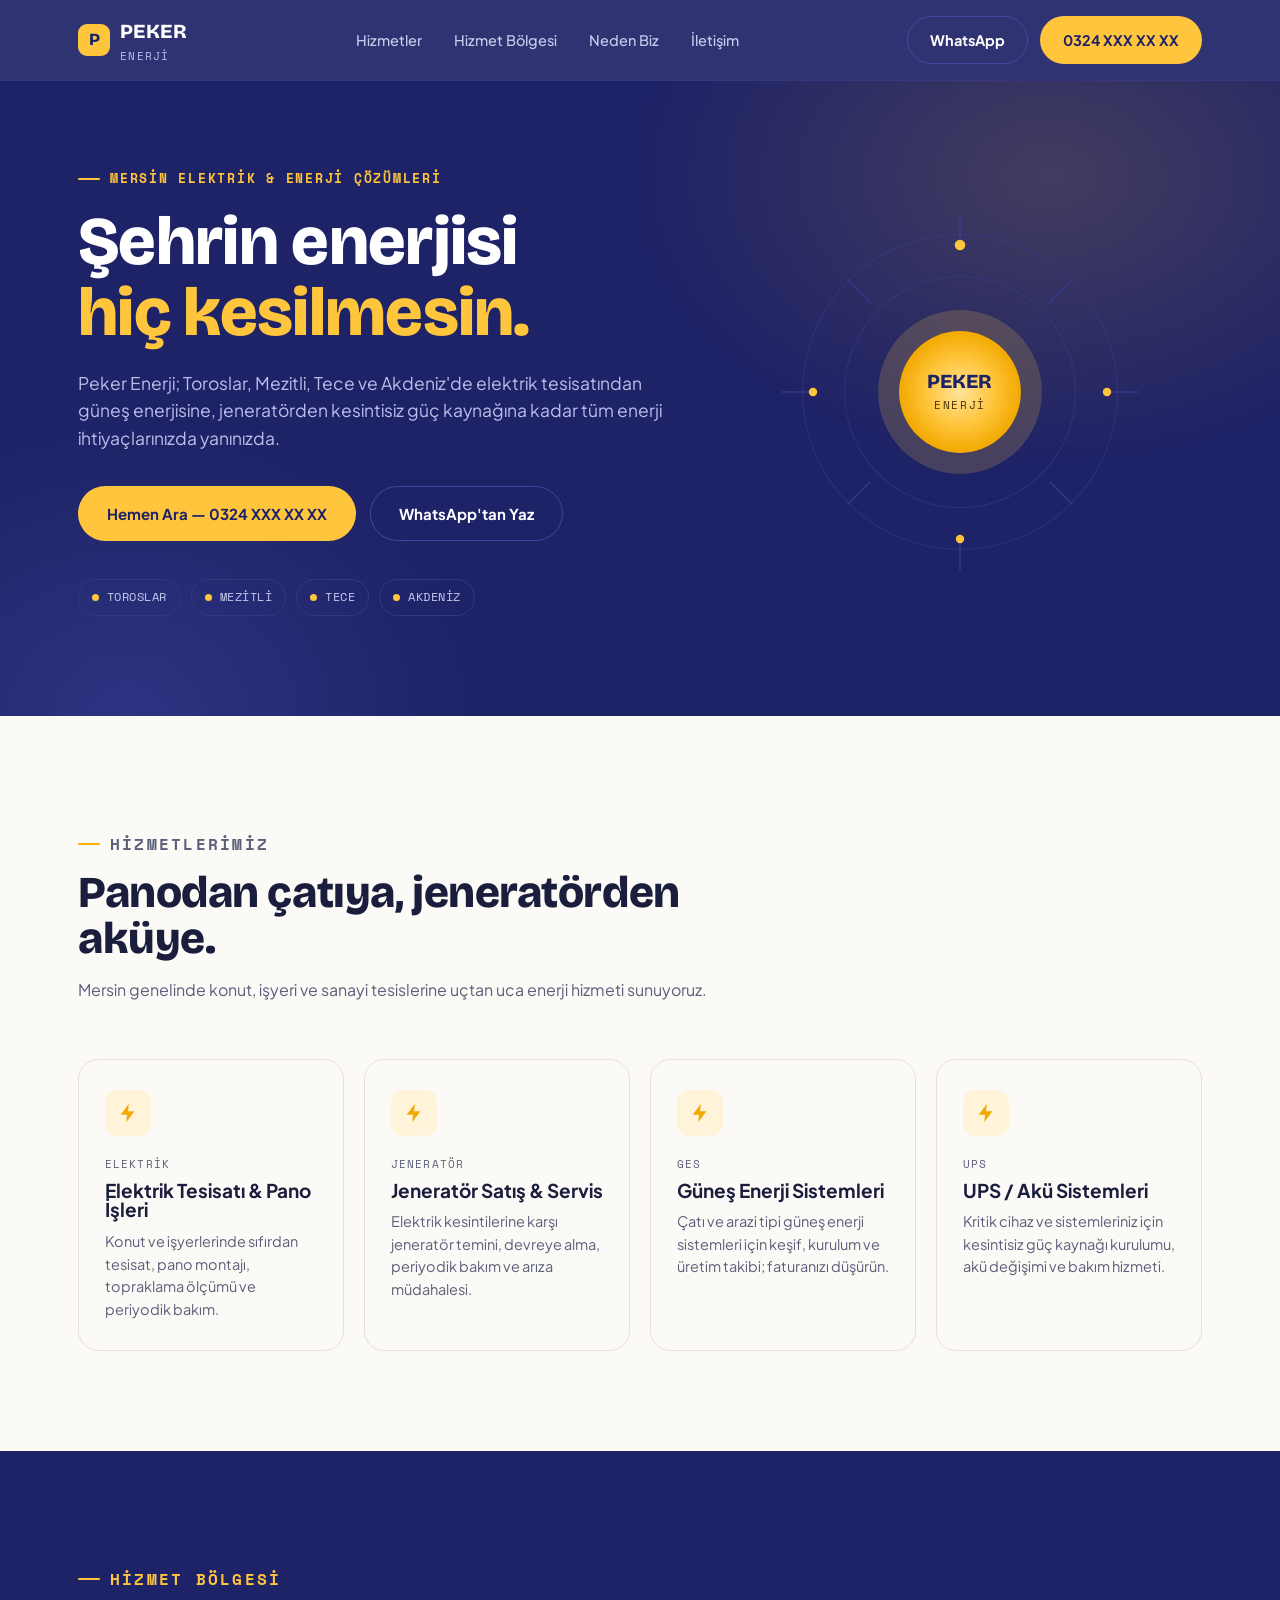
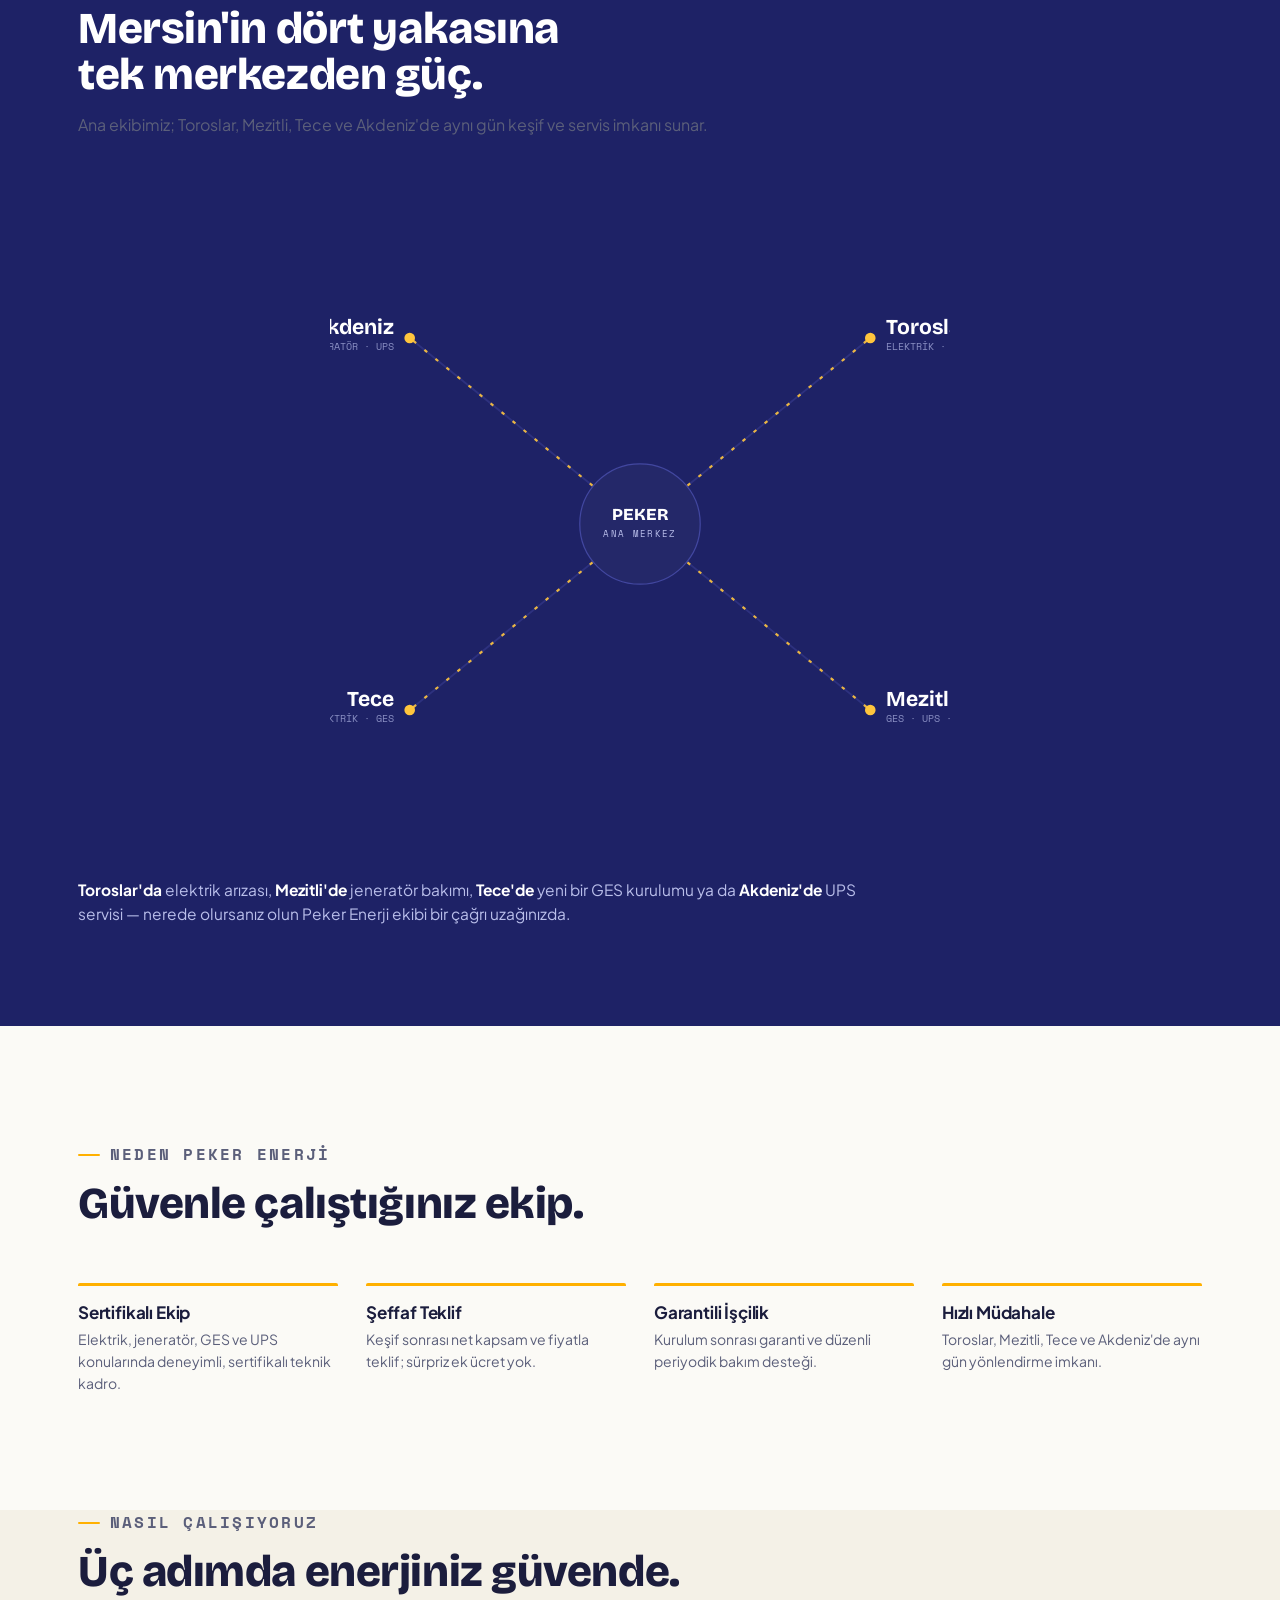
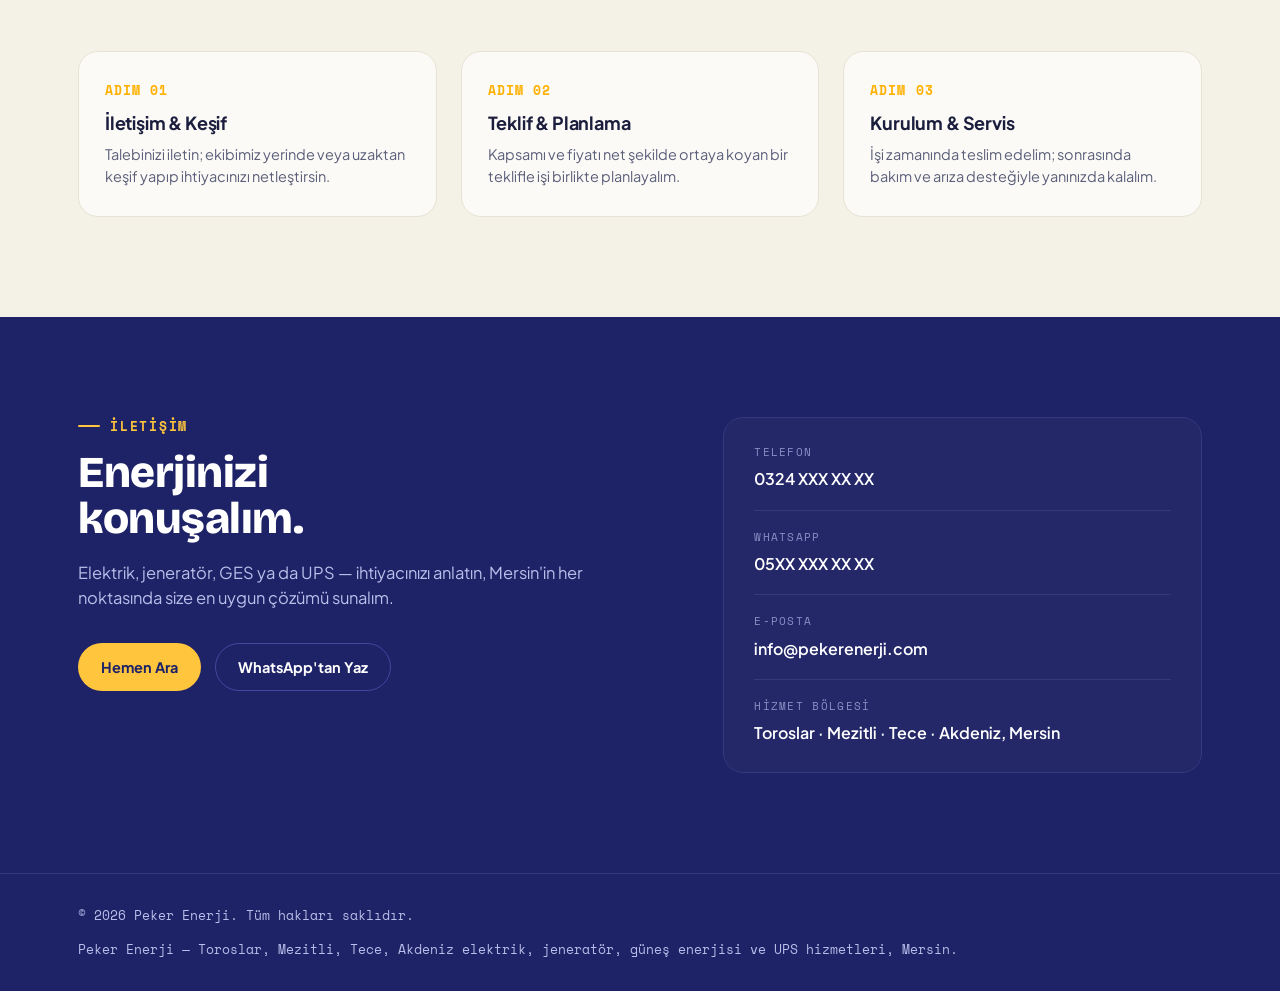
==== commit 97d8c455: "new UI" ====
--- a/index.html
+++ b/index.html
@@ -17,18 +17,17 @@
 <!-- NOT (geliştirici notu): Telefon, WhatsApp, e-posta, adres ve canonical URL alanları
      yer tutucudur ("XXX" ile işaretli). Yayına almadan önce gerçek bilgilerle değiştirin. -->
 
-<link rel="icon" href="data:image/svg+xml,%3Csvg xmlns='http://www.w3.org/2000/svg' viewBox='0 0 64 64'%3E%3Crect width='64' height='64' rx='12' fill='%2310161B'/%3E%3Cpath d='M34 8 14 36h14l-4 20 22-30H32z' fill='%23C9793D'/%3E%3C/svg%3E">
+<link rel="icon" href="data:image/svg+xml,%3Csvg xmlns='http://www.w3.org/2000/svg' viewBox='0 0 64 64'%3E%3Crect width='64' height='64' rx='16' fill='%231E2266'/%3E%3Cpath d='M34 8 14 36h14l-4 20 22-30H32z' fill='%23FFC53D'/%3E%3C/svg%3E">
 
 <link rel="preconnect" href="https://fonts.googleapis.com">
 <link rel="preconnect" href="https://fonts.gstatic.com" crossorigin>
-<link href="https://fonts.googleapis.com/css2?family=Big+Shoulders+Display:wght@600;700;800;900&family=IBM+Plex+Sans:wght@400;500;600;700&family=IBM+Plex+Mono:wght@400;500&display=swap" rel="stylesheet">
+<link href="https://fonts.googleapis.com/css2?family=Bricolage+Grotesque:opsz,wght@12..96,500;12..96,700;12..96,800&family=Plus+Jakarta+Sans:wght@400;500;600;700&family=Space+Mono:wght@400;700&display=swap" rel="stylesheet">
 
 <script type="application/ld+json">
 {
   "@context": "https://schema.org",
   "@type": "ElectricalContractor",
   "name": "Peker Enerji",
-  "image": "",
   "description": "Mersin Toroslar, Mezitli, Tece ve Akdeniz'de elektrik tesisatı, jeneratör satış-servis, güneş enerji sistemleri (GES) ve UPS/akü sistemleri.",
   "areaServed": [
     {"@type": "Place", "name": "Toroslar, Mersin"},
@@ -36,11 +35,7 @@
     {"@type": "Place", "name": "Tece, Mersin"},
     {"@type": "Place", "name": "Akdeniz, Mersin"}
   ],
-  "address": {
-    "@type": "PostalAddress",
-    "addressLocality": "Mersin",
-    "addressCountry": "TR"
-  },
+  "address": {"@type": "PostalAddress", "addressLocality": "Mersin", "addressCountry": "TR"},
   "telephone": "+90XXXXXXXXXX",
   "priceRange": "$$",
   "url": "https://www.pekerenerji.com/",
@@ -55,317 +50,146 @@
 
 <style>
   :root{
-    --bg:#10161B;
-    --bg-alt:#161E24;
-    --bg-card:#1A232A;
-    --line:#263139;
-    --line-soft:#1E2830;
-    --copper:#C9793D;
-    --copper-bright:#E8A868;
-    --live:#45B37C;
-    --text:#EDEAE3;
-    --text-dim:#98A2A9;
-    --text-faint:#5C6870;
-    --font-display:'Big Shoulders Display', sans-serif;
-    --font-body:'IBM Plex Sans', sans-serif;
-    --font-mono:'IBM Plex Mono', monospace;
+    --white:#FBFAF6;
+    --ink:#14163B;
+    --indigo:#1E2266;
+    --indigo-2:#272B7A;
+    --voltage:#FFC53D;
+    --voltage-2:#FFB000;
+    --spark:#6E86FF;
+    --text:#1B1D3D;
+    --text-dim:#5B5F7A;
+    --line:#E7E2D4;
+    --font-display:'Bricolage Grotesque', sans-serif;
+    --font-body:'Plus Jakarta Sans', sans-serif;
+    --font-mono:'Space Mono', monospace;
     --maxw:1180px;
   }
-
   *{box-sizing:border-box; margin:0; padding:0;}
   html{scroll-behavior:smooth;}
-  body{
-    background:var(--bg);
-    color:var(--text);
-    font-family:var(--font-body);
-    line-height:1.55;
-    -webkit-font-smoothing:antialiased;
-    overflow-x:hidden;
-  }
+  body{background:var(--white); color:var(--text); font-family:var(--font-body); line-height:1.55; -webkit-font-smoothing:antialiased; overflow-x:hidden;}
   img,svg{display:block; max-width:100%;}
   a{color:inherit; text-decoration:none;}
   ul{list-style:none;}
-  h1,h2,h3{font-family:var(--font-display); font-weight:800; letter-spacing:.01em; line-height:1.02;}
-
-  :focus-visible{
-    outline:2px solid var(--copper-bright);
-    outline-offset:3px;
-    border-radius:4px;
-  }
-
+  h1,h2,h3{font-family:var(--font-display); font-weight:800; letter-spacing:-.01em; line-height:1.04;}
+  :focus-visible{outline:2px solid var(--voltage); outline-offset:3px; border-radius:4px;}
   .wrap{max-width:var(--maxw); margin:0 auto; padding:0 28px;}
-  .eyebrow{
-    font-family:var(--font-mono);
-    font-size:12.5px;
-    letter-spacing:.18em;
-    text-transform:uppercase;
-    color:var(--copper);
-    display:flex;
-    align-items:center;
-    gap:10px;
-  }
-  .eyebrow::before{
-    content:"";
-    width:22px; height:1px;
-    background:var(--copper);
-    display:inline-block;
-  }
-
-  /* ---------- NAV ---------- */
-  header.site{
-    position:sticky; top:0; z-index:50;
-    background:rgba(16,22,27,.86);
-    backdrop-filter:blur(10px);
-    border-bottom:1px solid var(--line-soft);
-  }
-  .nav{
-    display:flex; align-items:center; justify-content:space-between;
-    padding:16px 28px;
-    max-width:var(--maxw); margin:0 auto;
-  }
-  .logo{
-    display:flex; align-items:baseline; gap:8px;
-    font-family:var(--font-display);
-    font-weight:800; font-size:22px; letter-spacing:.01em;
-  }
-  .logo .mark{color:var(--copper);}
-  .logo small{
-    font-family:var(--font-mono); font-weight:400;
-    font-size:11px; color:var(--text-dim); letter-spacing:.14em;
-  }
-  .nav-links{display:flex; align-items:center; gap:34px;}
-  .nav-links a{
-    font-size:14.5px; color:var(--text-dim); font-weight:500;
-    transition:color .2s ease;
-  }
-  .nav-links a:hover{color:var(--text);}
-  .nav-cta{
-    display:flex; align-items:center; gap:14px;
-  }
-  .btn{
-    display:inline-flex; align-items:center; gap:8px;
-    padding:11px 20px;
-    font-family:var(--font-body); font-weight:600; font-size:14.5px;
-    border-radius:3px;
-    border:1px solid transparent;
-    cursor:pointer;
-    transition:transform .18s ease, background .2s ease, border-color .2s ease;
-    white-space:nowrap;
-  }
-  .btn-primary{background:var(--copper); color:#12100C;}
-  .btn-primary:hover{background:var(--copper-bright); transform:translateY(-1px);}
+
+  .dark{background:var(--indigo); color:#EDEFFF;}
+  .dark .eyebrow{color:var(--voltage);}
+  .dark .eyebrow::before{background:var(--voltage);}
+  .dark p, .dark .text-dim{color:#B9BEEA;}
+  .dark .btn-ghost{border-color:#4247A0; color:#EDEFFF;}
+  .dark .btn-ghost:hover{border-color:var(--voltage); color:var(--voltage);}
+  .dark{--line:#34397E;}
+
+  .eyebrow{font-family:var(--font-mono); font-size:12.5px; letter-spacing:.14em; text-transform:uppercase; color:var(--voltage-2); display:flex; align-items:center; gap:10px; font-weight:700;}
+  .eyebrow::before{content:""; width:22px; height:2px; background:var(--voltage-2); display:inline-block; border-radius:2px;}
+
+  /* NAV */
+  header.site{position:sticky; top:0; z-index:50; background:rgba(30,34,102,.92); backdrop-filter:blur(10px); border-bottom:1px solid #34397E;}
+  .nav{display:flex; align-items:center; justify-content:space-between; padding:16px 28px; max-width:var(--maxw); margin:0 auto;}
+  .logo{display:flex; align-items:center; gap:10px; font-family:var(--font-display); font-weight:800; font-size:20px; color:#fff;}
+  .logo-mark{width:32px; height:32px; border-radius:9px; background:var(--voltage); display:flex; align-items:center; justify-content:center; color:var(--indigo); font-size:17px; font-weight:800; flex-shrink:0;}
+  .logo small{font-family:var(--font-mono); font-weight:400; font-size:10.5px; color:#B9BEEA; letter-spacing:.12em; display:block; margin-top:1px;}
+  .nav-links{display:flex; align-items:center; gap:32px;}
+  .nav-links a{font-size:14.5px; color:#C7CBEE; font-weight:500; transition:color .2s ease;}
+  .nav-links a:hover{color:#fff;}
+  .nav-cta{display:flex; align-items:center; gap:12px;}
+  .btn{display:inline-flex; align-items:center; gap:8px; padding:12px 22px; font-family:var(--font-body); font-weight:700; font-size:14.5px; border-radius:999px; border:1.5px solid transparent; cursor:pointer; transition:transform .18s ease, background .2s ease, border-color .2s ease, box-shadow .2s ease; white-space:nowrap;}
+  .btn-primary{background:var(--voltage); color:var(--indigo);}
+  .btn-primary:hover{background:var(--voltage-2); transform:translateY(-2px); box-shadow:0 10px 24px -8px rgba(255,197,61,.55);}
   .btn-ghost{border-color:var(--line); color:var(--text);}
-  .btn-ghost:hover{border-color:var(--copper); color:var(--copper-bright);}
-  .nav-toggle{display:none; background:none; border:1px solid var(--line); color:var(--text); padding:9px 12px; border-radius:3px;}
-
-  /* ---------- HERO ---------- */
-  .hero{
-    position:relative;
-    padding:96px 0 80px;
-    border-bottom:1px solid var(--line-soft);
-    background:
-      radial-gradient(ellipse 900px 500px at 88% -10%, rgba(201,121,61,.14), transparent 60%),
-      repeating-linear-gradient(90deg, rgba(255,255,255,.025) 0 1px, transparent 1px 96px);
-  }
-  .hero .wrap{display:grid; grid-template-columns:1.15fr .85fr; gap:56px; align-items:center;}
-  .hero h1{
-    font-size:clamp(40px, 6vw, 70px);
-    margin:18px 0 22px;
-  }
-  .hero h1 .accent{color:var(--copper);}
-  .hero p.lead{
-    font-size:17.5px; color:var(--text-dim); max-width:52ch; margin-bottom:34px;
-  }
-  .hero-ctas{display:flex; gap:14px; flex-wrap:wrap; margin-bottom:40px;}
-  .hero-ctas .btn{padding:14px 26px; font-size:15px;}
-
-  .status-strip{
-    display:flex; flex-wrap:wrap; gap:10px;
-  }
-  .status-chip{
-    display:flex; align-items:center; gap:8px;
-    font-family:var(--font-mono); font-size:12px; letter-spacing:.05em;
-    color:var(--text-dim);
-    border:1px solid var(--line);
-    padding:7px 12px 7px 10px;
-    border-radius:2px;
-    background:var(--bg-alt);
-  }
-  .status-chip .dot{
-    width:7px; height:7px; border-radius:50%;
-    background:var(--live);
-    box-shadow:0 0 0 3px rgba(69,179,124,.18);
-    flex-shrink:0;
-  }
-
-  .hero-panel{
-    border:1px solid var(--line);
-    background:linear-gradient(180deg, var(--bg-card), var(--bg-alt));
-    border-radius:6px;
-    padding:26px 24px;
-    position:relative;
-  }
-  .hero-panel::before{
-    content:"ANA PANO";
-    position:absolute; top:-11px; left:20px;
-    background:var(--bg);
-    padding:0 8px;
-    font-family:var(--font-mono); font-size:11px; letter-spacing:.14em;
-    color:var(--text-faint);
-  }
-  .hero-panel-row{
-    display:flex; justify-content:space-between; align-items:center;
-    padding:13px 4px;
-    border-bottom:1px solid var(--line-soft);
-    font-family:var(--font-mono); font-size:13px;
-  }
-  .hero-panel-row:last-child{border-bottom:none;}
-  .hero-panel-row span:first-child{color:var(--text-dim);}
-  .hero-panel-row .val{color:var(--copper-bright); font-weight:500;}
-
-  /* ---------- SECTION shared ---------- */
-  section{padding:96px 0;}
+  .btn-ghost:hover{border-color:var(--ink); transform:translateY(-2px);}
+  .nav-toggle{display:none; background:none; border:1px solid #4247A0; color:#fff; padding:9px 12px; border-radius:8px; font-size:16px;}
+
+  /* HERO */
+  .hero{position:relative; padding:88px 0 100px; overflow:hidden;}
+  .hero::before{content:""; position:absolute; inset:0; background:radial-gradient(700px 480px at 82% 15%, rgba(255,197,61,.16), transparent 60%), radial-gradient(600px 500px at 10% 100%, rgba(110,134,255,.18), transparent 60%); pointer-events:none;}
+  .hero .wrap{position:relative; display:grid; grid-template-columns:1.1fr .9fr; gap:50px; align-items:center;}
+  .hero h1{font-size:clamp(40px, 6vw, 68px); margin:18px 0 22px; color:#fff;}
+  .hero h1 .accent{color:var(--voltage);}
+  .hero p.lead{font-size:17.5px; max-width:50ch; margin-bottom:34px;}
+  .hero-ctas{display:flex; gap:14px; flex-wrap:wrap; margin-bottom:38px;}
+  .hero-ctas .btn{padding:15px 28px; font-size:15px;}
+  .status-strip{display:flex; flex-wrap:wrap; gap:10px;}
+  .status-chip{display:flex; align-items:center; gap:8px; font-family:var(--font-mono); font-size:12px; letter-spacing:.04em; color:#C7CBEE; border:1px solid #34397E; padding:8px 13px; border-radius:999px;}
+  .status-chip .dot{width:7px; height:7px; border-radius:50%; background:var(--voltage); flex-shrink:0;}
+
+  .burst-wrap{position:relative; display:flex; align-items:center; justify-content:center;}
+  .burst-core{fill:url(#burstGrad);}
+  .burst-ray{stroke:#3B3F94; stroke-width:2; opacity:.55;}
+  .burst-orbit{fill:none; stroke:#3B3F94; stroke-width:1; opacity:.5;}
+  .burst-dot{fill:var(--voltage);}
+  @keyframes spin{ to{ transform:rotate(360deg); } }
+  .burst-spin{animation:spin 34s linear infinite; transform-origin:200px 200px;}
+  @keyframes pulse{ 0%,100%{ opacity:.55; } 50%{ opacity:1; } }
+  .burst-core-glow{animation:pulse 3s ease-in-out infinite;}
+
+  /* SECTION shared */
+  section{padding:100px 0;}
   .sec-head{max-width:640px; margin-bottom:56px;}
-  .sec-head h2{font-size:clamp(30px, 4vw, 46px); margin-top:14px;}
+  .sec-head h2{font-size:clamp(30px, 4vw, 44px); margin-top:14px;}
   .sec-head p{color:var(--text-dim); font-size:16px; margin-top:16px; max-width:56ch;}
 
-  /* ---------- SERVICES ---------- */
-  .services{background:var(--bg-alt); border-bottom:1px solid var(--line-soft);}
-  .service-grid{
-    display:grid; grid-template-columns:repeat(2, 1fr); gap:1px;
-    background:var(--line);
-    border:1px solid var(--line);
-  }
-  .service-card{
-    background:var(--bg-alt);
-    padding:34px 30px;
-    transition:background .2s ease;
-  }
-  .service-card:hover{background:#1c262e;}
-  .service-code{
-    font-family:var(--font-mono); font-size:12px; color:var(--copper);
-    letter-spacing:.1em; display:flex; align-items:center; gap:10px; margin-bottom:18px;
-  }
-  .breaker{
-    width:16px; height:22px; border:1.4px solid var(--copper); border-radius:2px;
-    position:relative; flex-shrink:0;
-  }
-  .breaker::after{
-    content:""; position:absolute; left:50%; top:3px; width:1.4px; height:9px;
-    background:var(--copper); transform:translateX(-50%) rotate(18deg); transform-origin:bottom;
-  }
-  .service-card h3{
-    font-family:var(--font-body); font-weight:700; font-size:20px; margin-bottom:10px; letter-spacing:0;
-  }
+  /* SERVICES */
+  .service-grid{display:grid; grid-template-columns:repeat(4,1fr); gap:20px;}
+  .service-card{background:var(--white); border:1.5px solid var(--line); border-radius:20px; padding:30px 26px; transition:transform .2s ease, border-color .2s ease, box-shadow .2s ease;}
+  .service-card:hover{transform:translateY(-4px); border-color:var(--voltage-2); box-shadow:0 18px 34px -18px rgba(20,22,59,.25);}
+  .service-icon{width:46px; height:46px; border-radius:12px; background:#FFF3DA; display:flex; align-items:center; justify-content:center; margin-bottom:20px;}
+  .service-tag{font-family:var(--font-mono); font-size:11px; letter-spacing:.1em; color:var(--text-dim); text-transform:uppercase; margin-bottom:8px;}
+  .service-card h3{font-family:var(--font-body); font-weight:700; font-size:19px; margin-bottom:10px; letter-spacing:0;}
   .service-card p{color:var(--text-dim); font-size:14.5px;}
 
-  /* ---------- SERVICE AREA / SLD ---------- */
-  .area-diagram{
-    border:1px solid var(--line);
-    background:var(--bg-card);
-    border-radius:6px;
-    padding:34px 30px;
-    margin-bottom:34px;
-  }
-  .sld-line{
-    fill:none; stroke:var(--line); stroke-width:2;
-  }
-  .sld-flow{
-    fill:none; stroke:var(--copper); stroke-width:2;
-    stroke-dasharray:6 10;
-    animation:flow 2.6s linear infinite;
-  }
-  @keyframes flow{ to{ stroke-dashoffset:-160; } }
-  .sld-hub-box{ fill:var(--bg-alt); stroke:var(--line); stroke-width:1.4; }
-  .sld-hub-label{ font-family:var(--font-mono); font-size:14px; fill:var(--text-dim); letter-spacing:.06em;}
-  .sld-hub-title{ font-family:var(--font-display); font-size:23px; font-weight:800; fill:var(--text);}
-  .sld-node-dot{ fill:var(--live); }
-  .sld-node-ring{ fill:none; stroke:var(--live); stroke-width:1.2; opacity:.35; }
-  .sld-node-title{ font-family:var(--font-display); font-weight:700; font-size:25px; fill:var(--text);}
-  .sld-node-sub{ font-family:var(--font-mono); font-size:12px; fill:var(--text-faint); letter-spacing:.04em;}
-
+  /* SERVICE AREA (radial signature) */
+  .area-diagram{display:flex; justify-content:center; padding:20px 0 10px;}
   .area-mobile{display:none;}
-  .area-mobile-track{
-    position:relative;
-    padding-left:26px;
-    border-left:2px solid var(--line);
-    margin-left:8px;
-  }
-  .area-mobile-hub{
-    font-family:var(--font-mono); font-size:12px; color:var(--text-faint);
-    letter-spacing:.12em; margin-bottom:22px; margin-left:-34px; padding-left:0;
-    display:flex; align-items:center; gap:10px;
-  }
-  .area-mobile-hub .node-dot{background:var(--copper); box-shadow:0 0 0 4px var(--bg-card), 0 0 0 5px var(--line);}
+  .area-mobile-track{position:relative; padding-left:26px; border-left:2px solid #34397E; margin-left:8px;}
+  .area-mobile-hub{font-family:var(--font-mono); font-size:12px; color:#B9BEEA; letter-spacing:.1em; margin-bottom:22px; margin-left:-34px; display:flex; align-items:center; gap:10px;}
+  .area-mobile-hub .node-dot{position:static; box-shadow:none; background:var(--voltage);}
   .area-node{position:relative; padding-bottom:26px;}
   .area-node:last-child{padding-bottom:0;}
-  .node-dot{
-    position:absolute; left:-33px; top:5px;
-    width:11px; height:11px; border-radius:50%;
-    background:var(--live);
-    box-shadow:0 0 0 4px var(--bg-card), 0 0 0 5px var(--line);
-  }
-  .area-node h4{font-family:var(--font-display); font-weight:700; font-size:22px;}
-  .area-node p{font-family:var(--font-mono); font-size:12px; color:var(--text-faint); margin-top:2px; letter-spacing:.03em;}
-
-  .area-note{color:var(--text-dim); font-size:15.5px; max-width:74ch;}
-  .area-note b{color:var(--text); font-weight:600;}
-
-  /* ---------- WHY US ---------- */
-  .why{border-bottom:1px solid var(--line-soft);}
-  .why-grid{display:grid; grid-template-columns:repeat(4, 1fr); gap:28px;}
-  .why-item{border-top:2px solid var(--copper); padding-top:18px;}
+  .node-dot{position:absolute; left:-33px; top:5px; width:11px; height:11px; border-radius:50%; background:var(--voltage); box-shadow:0 0 0 4px var(--indigo), 0 0 0 5px #34397E;}
+  .area-node h4{font-family:var(--font-display); font-weight:700; font-size:21px; color:#fff;}
+  .area-node p{font-family:var(--font-mono); font-size:11.5px; color:#8B90C4; margin-top:2px; letter-spacing:.03em;}
+  .area-note{font-size:15.5px; max-width:74ch; margin-top:34px;}
+  .area-note b{color:#fff; font-weight:700;}
+
+  /* WHY */
+  .why-grid{display:grid; grid-template-columns:repeat(4,1fr); gap:28px;}
+  .why-item{border-top:3px solid var(--voltage-2); padding-top:18px; border-radius:2px;}
   .why-item h3{font-family:var(--font-body); font-weight:700; font-size:17px; margin-bottom:8px;}
   .why-item p{color:var(--text-dim); font-size:14px;}
 
-  /* ---------- PROCESS ---------- */
-  .process{background:var(--bg-alt); border-bottom:1px solid var(--line-soft);}
-  .process-grid{display:grid; grid-template-columns:repeat(3,1fr); gap:0; counter-reset:step;}
-  .process-item{
-    padding:0 30px 0 0;
-    border-right:1px solid var(--line-soft);
-  }
-  .process-item:last-child{border-right:none; padding-right:0;}
-  .process-num{
-    font-family:var(--font-mono); font-size:13px; color:var(--copper);
-    letter-spacing:.1em; margin-bottom:14px;
-  }
+  /* PROCESS */
+  .process-grid{display:grid; grid-template-columns:repeat(3,1fr); gap:24px;}
+  .process-item{background:var(--white); border:1.5px solid var(--line); border-radius:20px; padding:28px 26px;}
+  .process-num{font-family:var(--font-mono); font-size:13px; color:var(--voltage-2); letter-spacing:.08em; margin-bottom:14px; font-weight:700;}
   .process-item h3{font-family:var(--font-body); font-weight:700; font-size:18px; margin-bottom:10px;}
   .process-item p{color:var(--text-dim); font-size:14.5px;}
 
-  /* ---------- CONTACT ---------- */
-  .contact .wrap{
-    display:grid; grid-template-columns:1.1fr .9fr; gap:60px; align-items:start;
-  }
-  .contact h2{font-size:clamp(30px,4vw,46px); margin-top:14px; max-width:14ch;}
-  .contact p.lead{color:var(--text-dim); font-size:16.5px; margin-top:18px; max-width:48ch;}
+  /* CONTACT */
+  .contact .wrap{display:grid; grid-template-columns:1.1fr .9fr; gap:60px; align-items:start;}
+  .contact h2{font-size:clamp(30px,4vw,44px); margin-top:14px; max-width:14ch; color:#fff;}
+  .contact p.lead{font-size:16.5px; margin-top:18px; max-width:48ch;}
   .contact-ctas{display:flex; gap:14px; margin-top:32px; flex-wrap:wrap;}
-  .contact-panel{
-    border:1px solid var(--line); border-radius:6px; background:var(--bg-card); padding:30px;
-  }
-  .contact-row{padding:16px 0; border-bottom:1px solid var(--line-soft);}
+  .contact-panel{border:1px solid #34397E; border-radius:20px; background:#242869; padding:8px 30px;}
+  .contact-row{padding:18px 0; border-bottom:1px solid #34397E;}
   .contact-row:last-child{border-bottom:none;}
-  .contact-row .label{
-    font-family:var(--font-mono); font-size:11px; letter-spacing:.14em; color:var(--text-faint); text-transform:uppercase;
-  }
-  .contact-row .val{font-size:16px; margin-top:6px; font-weight:500;}
-  .contact-row a.val:hover{color:var(--copper-bright);}
-
-  /* ---------- FOOTER ---------- */
-  footer{padding:34px 0; border-top:1px solid var(--line-soft);}
-  footer .wrap{
-    display:flex; justify-content:space-between; align-items:center; flex-wrap:wrap; gap:14px;
-  }
-  footer p{font-size:12.5px; color:var(--text-faint); font-family:var(--font-mono);}
-
-  /* ---------- RESPONSIVE ---------- */
+  .contact-row .label{font-family:var(--font-mono); font-size:11px; letter-spacing:.12em; color:#8B90C4; text-transform:uppercase;}
+  .contact-row .val{font-size:16px; margin-top:6px; font-weight:600; color:#fff; display:inline-block;}
+  .contact-row a.val:hover{color:var(--voltage);}
+
+  footer{padding:32px 0; border-top:1px solid #34397E;}
+  footer .wrap{display:flex; justify-content:space-between; align-items:center; flex-wrap:wrap; gap:14px;}
+  footer p{font-size:12.5px; color:#8B90C4; font-family:var(--font-mono);}
+
   @media (max-width:980px){
     .hero .wrap{grid-template-columns:1fr; gap:44px;}
-    .service-grid{grid-template-columns:1fr;}
+    .hero .burst-wrap{order:-1;}
+    .service-grid{grid-template-columns:repeat(2,1fr);}
     .why-grid{grid-template-columns:repeat(2,1fr); row-gap:32px;}
-    .process-grid{grid-template-columns:1fr; row-gap:30px;}
-    .process-item{border-right:none; border-bottom:1px solid var(--line-soft); padding:0 0 26px 0;}
-    .process-item:last-child{border-bottom:none; padding-bottom:0;}
+    .process-grid{grid-template-columns:1fr;}
     .contact .wrap{grid-template-columns:1fr; gap:38px;}
   }
   @media (max-width:759px){
@@ -373,31 +197,25 @@
     .area-mobile{display:block;}
   }
   @media (max-width:680px){
-    .nav-links{
-      position:fixed; inset:64px 0 auto 0; background:var(--bg);
-      flex-direction:column; align-items:flex-start; gap:0;
-      border-bottom:1px solid var(--line-soft);
-      transform:translateY(-120%); opacity:0; pointer-events:none;
-      transition:transform .25s ease, opacity .25s ease;
-      padding:8px 28px 20px;
-    }
+    .nav-links{position:fixed; inset:64px 0 auto 0; background:var(--indigo); flex-direction:column; align-items:flex-start; gap:0; border-bottom:1px solid #34397E; transform:translateY(-120%); opacity:0; pointer-events:none; transition:transform .25s ease, opacity .25s ease; padding:8px 28px 20px;}
     .nav-links.open{transform:translateY(0); opacity:1; pointer-events:auto;}
-    .nav-links a{padding:14px 0; width:100%; border-bottom:1px solid var(--line-soft); font-size:16px;}
+    .nav-links a{padding:14px 0; width:100%; border-bottom:1px solid #34397E; font-size:16px;}
     .nav-cta .btn-ghost{display:none;}
     .nav-toggle{display:block;}
-    .hero{padding:56px 0 64px;}
+    .hero{padding:52px 0 64px;}
     section{padding:64px 0;}
+    .service-grid{grid-template-columns:1fr;}
     .why-grid{grid-template-columns:1fr;}
   }
   @media (max-width:420px){
     .wrap{padding:0 20px;}
     .hero-ctas .btn, .contact-ctas .btn{width:100%; justify-content:center;}
   }
-
   @media (prefers-reduced-motion: reduce){
     html{scroll-behavior:auto;}
-    .sld-flow{animation:none;}
-    .btn{transition:none;}
+    .burst-spin{animation:none;}
+    .burst-core-glow{animation:none;}
+    .btn, .service-card{transition:none;}
   }
 </style>
 </head>
@@ -405,7 +223,7 @@
 
 <header class="site">
   <nav class="nav">
-    <a href="#top" class="logo"><span class="mark">P</span>EKER<small>&nbsp;ENERJİ</small></a>
+    <a href="#top" class="logo"><span class="logo-mark">P</span><span>PEKER<small>ENERJİ</small></span></a>
     <ul class="nav-links" id="navLinks">
       <li><a href="#hizmetler">Hizmetler</a></li>
       <li><a href="#bolge">Hizmet Bölgesi</a></li>
@@ -413,7 +231,7 @@
       <li><a href="#iletisim">İletişim</a></li>
     </ul>
     <div class="nav-cta">
-      <a class="btn btn-ghost" href="https://wa.me/90XXXXXXXXXX" target="_blank" rel="noopener">WhatsApp</a>
+      <a class="btn btn-ghost" href="https://wa.me/90XXXXXXXXXX" target="_blank" rel="noopener" style="border-color:#4247A0;color:#fff;">WhatsApp</a>
       <a class="btn btn-primary" href="tel:+90XXXXXXXXXX">0324 XXX XX XX</a>
       <button class="nav-toggle" id="navToggle" aria-label="Menüyü aç" aria-expanded="false">☰</button>
     </div>
@@ -422,8 +240,7 @@
 
 <main id="top">
 
-  <!-- HERO -->
-  <section class="hero">
+  <section class="hero dark">
     <div class="wrap">
       <div>
         <p class="eyebrow">MERSİN ELEKTRİK &amp; ENERJİ ÇÖZÜMLERİ</p>
@@ -431,7 +248,7 @@
         <p class="lead">Peker Enerji; Toroslar, Mezitli, Tece ve Akdeniz'de elektrik tesisatından güneş enerjisine, jeneratörden kesintisiz güç kaynağına kadar tüm enerji ihtiyaçlarınızda yanınızda.</p>
         <div class="hero-ctas">
           <a class="btn btn-primary" href="tel:+90XXXXXXXXXX">Hemen Ara — 0324 XXX XX XX</a>
-          <a class="btn btn-ghost" href="https://wa.me/90XXXXXXXXXX" target="_blank" rel="noopener">WhatsApp'tan Yaz</a>
+          <a class="btn btn-ghost" href="https://wa.me/90XXXXXXXXXX" target="_blank" rel="noopener" style="border-color:#4247A0;color:#fff;">WhatsApp'tan Yaz</a>
         </div>
         <div class="status-strip">
           <span class="status-chip"><span class="dot"></span>TOROSLAR</span>
@@ -441,107 +258,128 @@
         </div>
       </div>
 
-      <div class="hero-panel">
-        <div class="hero-panel-row"><span>Elektrik Tesisatı &amp; Pano</span><span class="val">AKTİF</span></div>
-        <div class="hero-panel-row"><span>Jeneratör Satış / Servis</span><span class="val">AKTİF</span></div>
-        <div class="hero-panel-row"><span>Güneş Enerjisi (GES)</span><span class="val">AKTİF</span></div>
-        <div class="hero-panel-row"><span>UPS / Akü Sistemleri</span><span class="val">AKTİF</span></div>
-        <div class="hero-panel-row"><span>Hizmet Bölgesi</span><span class="val">Mersin</span></div>
-      </div>
-    </div>
-  </section>
-
-  <!-- SERVICES -->
-  <section class="services" id="hizmetler">
+      <div class="burst-wrap">
+        <svg viewBox="0 0 400 400" width="100%" style="max-width:420px;">
+          <defs>
+            <radialGradient id="burstGrad" cx="50%" cy="50%" r="50%">
+              <stop offset="0%" stop-color="#FFE49A"/>
+              <stop offset="55%" stop-color="#FFC53D"/>
+              <stop offset="100%" stop-color="#F2A900"/>
+            </radialGradient>
+          </defs>
+          <circle class="burst-orbit" cx="200" cy="200" r="150"></circle>
+          <circle class="burst-orbit" cx="200" cy="200" r="110"></circle>
+          <g class="burst-spin">
+            <g class="burst-ray">
+              <line x1="200" y1="30" x2="200" y2="60"></line>
+              <line x1="200" y1="370" x2="200" y2="340"></line>
+              <line x1="30" y1="200" x2="60" y2="200"></line>
+              <line x1="370" y1="200" x2="340" y2="200"></line>
+              <line x1="94" y1="94" x2="115" y2="115"></line>
+              <line x1="306" y1="306" x2="285" y2="285"></line>
+              <line x1="306" y1="94" x2="285" y2="115"></line>
+              <line x1="94" y1="306" x2="115" y2="285"></line>
+            </g>
+            <circle class="burst-dot" cx="200" cy="60" r="5"></circle>
+            <circle class="burst-dot" cx="340" cy="200" r="4"></circle>
+            <circle class="burst-dot" cx="200" cy="340" r="4"></circle>
+            <circle class="burst-dot" cx="60" cy="200" r="4"></circle>
+          </g>
+          <circle class="burst-core-glow" cx="200" cy="200" r="78" fill="#FFC53D" opacity=".18"></circle>
+          <circle class="burst-core" cx="200" cy="200" r="58"></circle>
+          <text x="200" y="196" text-anchor="middle" font-family="Bricolage Grotesque, sans-serif" font-weight="800" font-size="19" fill="#1E2266">PEKER</text>
+          <text x="200" y="216" text-anchor="middle" font-family="Space Mono, monospace" font-size="10" letter-spacing="1.5" fill="#4A3200">ENERJİ</text>
+        </svg>
+      </div>
+    </div>
+  </section>
+
+  <section id="hizmetler">
     <div class="wrap">
       <div class="sec-head">
         <p class="eyebrow">HİZMETLERİMİZ</p>
-        <h2>Panodan çatıya,<br>jeneratörden aküye.</h2>
+        <h2>Panodan çatıya, jeneratörden aküye.</h2>
         <p>Mersin genelinde konut, işyeri ve sanayi tesislerine uçtan uca enerji hizmeti sunuyoruz.</p>
       </div>
-    </div>
-    <div class="service-grid">
-      <div class="service-card">
-        <div class="service-code"><span class="breaker"></span>DEVRE 01 — ELEKTRİK</div>
-        <h3>Elektrik Tesisatı &amp; Pano İşleri</h3>
-        <p>Konut ve işyerlerinde sıfırdan tesisat, pano montajı, topraklama ölçümü ve periyodik bakım.</p>
-      </div>
-      <div class="service-card">
-        <div class="service-code"><span class="breaker"></span>DEVRE 02 — JENERATÖR</div>
-        <h3>Jeneratör Satış &amp; Servis</h3>
-        <p>Elektrik kesintilerine karşı jeneratör temini, devreye alma, periyodik bakım ve arıza müdahalesi.</p>
-      </div>
-      <div class="service-card">
-        <div class="service-code"><span class="breaker"></span>DEVRE 03 — GES</div>
-        <h3>Güneş Enerji Sistemleri</h3>
-        <p>Çatı ve arazi tipi güneş enerji sistemleri için keşif, kurulum ve üretim takibi; faturanızı düşürün.</p>
-      </div>
-      <div class="service-card">
-        <div class="service-code"><span class="breaker"></span>DEVRE 04 — UPS</div>
-        <h3>UPS / Akü Sistemleri</h3>
-        <p>Kritik cihaz ve sistemleriniz için kesintisiz güç kaynağı kurulumu, akü değişimi ve bakım hizmeti.</p>
-      </div>
-    </div>
-  </section>
-
-  <!-- SERVICE AREA -->
-  <section id="bolge">
+      <div class="service-grid">
+        <div class="service-card">
+          <div class="service-icon"><svg width="22" height="22" viewBox="0 0 24 24" fill="none"><path d="M13 2 4 14h7l-1 8 9-12h-7z" fill="#F2A900"/></svg></div>
+          <div class="service-tag">Elektrik</div>
+          <h3>Elektrik Tesisatı &amp; Pano İşleri</h3>
+          <p>Konut ve işyerlerinde sıfırdan tesisat, pano montajı, topraklama ölçümü ve periyodik bakım.</p>
+        </div>
+        <div class="service-card">
+          <div class="service-icon"><svg width="22" height="22" viewBox="0 0 24 24" fill="none"><path d="M13 2 4 14h7l-1 8 9-12h-7z" fill="#F2A900"/></svg></div>
+          <div class="service-tag">Jeneratör</div>
+          <h3>Jeneratör Satış &amp; Servis</h3>
+          <p>Elektrik kesintilerine karşı jeneratör temini, devreye alma, periyodik bakım ve arıza müdahalesi.</p>
+        </div>
+        <div class="service-card">
+          <div class="service-icon"><svg width="22" height="22" viewBox="0 0 24 24" fill="none"><path d="M13 2 4 14h7l-1 8 9-12h-7z" fill="#F2A900"/></svg></div>
+          <div class="service-tag">GES</div>
+          <h3>Güneş Enerji Sistemleri</h3>
+          <p>Çatı ve arazi tipi güneş enerji sistemleri için keşif, kurulum ve üretim takibi; faturanızı düşürün.</p>
+        </div>
+        <div class="service-card">
+          <div class="service-icon"><svg width="22" height="22" viewBox="0 0 24 24" fill="none"><path d="M13 2 4 14h7l-1 8 9-12h-7z" fill="#F2A900"/></svg></div>
+          <div class="service-tag">UPS</div>
+          <h3>UPS / Akü Sistemleri</h3>
+          <p>Kritik cihaz ve sistemleriniz için kesintisiz güç kaynağı kurulumu, akü değişimi ve bakım hizmeti.</p>
+        </div>
+      </div>
+    </div>
+  </section>
+
+  <section class="dark" id="bolge">
     <div class="wrap">
       <div class="sec-head">
         <p class="eyebrow">HİZMET BÖLGESİ</p>
-        <h2>Mersin'in dört yakasında<br>tek pano.</h2>
+        <h2 style="color:#fff;">Mersin'in dört yakasına<br>tek merkezden güç.</h2>
         <p>Ana ekibimiz; Toroslar, Mezitli, Tece ve Akdeniz'de aynı gün keşif ve servis imkanı sunar.</p>
       </div>
 
-      <!-- Desktop schematic -->
       <div class="area-diagram">
-        <svg viewBox="0 0 1000 520" role="img" aria-labelledby="sldTitle">
-          <title id="sldTitle">Peker Enerji hizmet bölgesi şeması: Toroslar, Mezitli, Tece ve Akdeniz</title>
-
-          <path class="sld-line" d="M 230 260 H 470 V 60 H 690"></path>
-          <path class="sld-flow" d="M 230 260 H 470 V 60 H 690"></path>
-          <path class="sld-line" d="M 230 260 H 470 V 200 H 690"></path>
-          <path class="sld-flow" d="M 230 260 H 470 V 200 H 690"></path>
-          <path class="sld-line" d="M 230 260 H 470 V 340 H 690"></path>
-          <path class="sld-flow" d="M 230 260 H 470 V 340 H 690"></path>
-          <path class="sld-line" d="M 230 260 H 470 V 470 H 690"></path>
-          <path class="sld-flow" d="M 230 260 H 470 V 470 H 690"></path>
-
-          <rect class="sld-hub-box" x="60" y="215" width="170" height="90" rx="6"></rect>
-          <text class="sld-hub-title" x="80" y="255">PEKER</text>
-          <text class="sld-hub-label" x="80" y="280">ANA PANO</text>
+        <svg viewBox="0 0 700 700" width="100%" style="max-width:620px;">
+          <line x1="350" y1="350" x2="610" y2="140" class="burst-ray" stroke="#4247A0" stroke-width="2"></line>
+          <line x1="350" y1="350" x2="610" y2="560" class="burst-ray" stroke="#4247A0" stroke-width="2"></line>
+          <line x1="350" y1="350" x2="90" y2="560" class="burst-ray" stroke="#4247A0" stroke-width="2"></line>
+          <line x1="350" y1="350" x2="90" y2="140" class="burst-ray" stroke="#4247A0" stroke-width="2"></line>
+
+          <line x1="350" y1="350" x2="610" y2="140" stroke="#FFC53D" stroke-width="2.5" stroke-dasharray="4 12" opacity=".9"><animate attributeName="stroke-dashoffset" from="0" to="-64" dur="2.4s" repeatCount="indefinite"/></line>
+          <line x1="350" y1="350" x2="610" y2="560" stroke="#FFC53D" stroke-width="2.5" stroke-dasharray="4 12" opacity=".9"><animate attributeName="stroke-dashoffset" from="0" to="-64" dur="2.4s" repeatCount="indefinite"/></line>
+          <line x1="350" y1="350" x2="90" y2="560" stroke="#FFC53D" stroke-width="2.5" stroke-dasharray="4 12" opacity=".9"><animate attributeName="stroke-dashoffset" from="0" to="-64" dur="2.4s" repeatCount="indefinite"/></line>
+          <line x1="350" y1="350" x2="90" y2="140" stroke="#FFC53D" stroke-width="2.5" stroke-dasharray="4 12" opacity=".9"><animate attributeName="stroke-dashoffset" from="0" to="-64" dur="2.4s" repeatCount="indefinite"/></line>
+
+          <circle cx="350" cy="350" r="68" fill="#242869" stroke="#4247A0" stroke-width="1.4"></circle>
+          <text x="350" y="345" text-anchor="middle" font-family="Bricolage Grotesque, sans-serif" font-weight="800" font-size="19" fill="#fff">PEKER</text>
+          <text x="350" y="365" text-anchor="middle" font-family="Space Mono, monospace" font-size="10" letter-spacing="1.5" fill="#B9BEEA">ANA MERKEZ</text>
 
           <g>
-            <circle class="sld-node-ring" cx="700" cy="60" r="13"></circle>
-            <circle class="sld-node-dot" cx="700" cy="60" r="5"></circle>
-            <text class="sld-node-title" x="722" y="68">Toroslar</text>
-            <text class="sld-node-sub" x="722" y="86">ELEKTRİK · JENERATÖR</text>
+            <circle cx="610" cy="140" r="6" fill="#FFC53D"></circle>
+            <text x="628" y="136" font-family="Bricolage Grotesque, sans-serif" font-weight="700" font-size="24" fill="#fff">Toroslar</text>
+            <text x="628" y="154" font-family="Space Mono, monospace" font-size="11" fill="#8B90C4">ELEKTRİK · JENERATÖR</text>
           </g>
           <g>
-            <circle class="sld-node-ring" cx="700" cy="200" r="13"></circle>
-            <circle class="sld-node-dot" cx="700" cy="200" r="5"></circle>
-            <text class="sld-node-title" x="722" y="208">Mezitli</text>
-            <text class="sld-node-sub" x="722" y="226">GES · UPS · AKÜ</text>
+            <circle cx="610" cy="560" r="6" fill="#FFC53D"></circle>
+            <text x="628" y="556" font-family="Bricolage Grotesque, sans-serif" font-weight="700" font-size="24" fill="#fff">Mezitli</text>
+            <text x="628" y="574" font-family="Space Mono, monospace" font-size="11" fill="#8B90C4">GES · UPS · AKÜ</text>
           </g>
           <g>
-            <circle class="sld-node-ring" cx="700" cy="340" r="13"></circle>
-            <circle class="sld-node-dot" cx="700" cy="340" r="5"></circle>
-            <text class="sld-node-title" x="722" y="348">Tece</text>
-            <text class="sld-node-sub" x="722" y="366">ELEKTRİK · GES</text>
+            <circle cx="90" cy="560" r="6" fill="#FFC53D"></circle>
+            <text x="72" y="556" text-anchor="end" font-family="Bricolage Grotesque, sans-serif" font-weight="700" font-size="24" fill="#fff">Tece</text>
+            <text x="72" y="574" text-anchor="end" font-family="Space Mono, monospace" font-size="11" fill="#8B90C4">ELEKTRİK · GES</text>
           </g>
           <g>
-            <circle class="sld-node-ring" cx="700" cy="470" r="13"></circle>
-            <circle class="sld-node-dot" cx="700" cy="470" r="5"></circle>
-            <text class="sld-node-title" x="722" y="478">Akdeniz</text>
-            <text class="sld-node-sub" x="722" y="496">JENERATÖR · UPS</text>
+            <circle cx="90" cy="140" r="6" fill="#FFC53D"></circle>
+            <text x="72" y="136" text-anchor="end" font-family="Bricolage Grotesque, sans-serif" font-weight="700" font-size="24" fill="#fff">Akdeniz</text>
+            <text x="72" y="154" text-anchor="end" font-family="Space Mono, monospace" font-size="11" fill="#8B90C4">JENERATÖR · UPS</text>
           </g>
         </svg>
       </div>
 
-      <!-- Mobile list version -->
       <div class="area-mobile">
         <div class="area-mobile-track">
-          <div class="area-mobile-hub"><span class="node-dot" style="position:static;box-shadow:none;background:var(--copper);"></span>PEKER ENERJİ — ANA PANO</div>
+          <div class="area-mobile-hub"><span class="node-dot"></span>PEKER ENERJİ — ANA MERKEZ</div>
           <div class="area-node"><span class="node-dot"></span><h4>Toroslar</h4><p>ELEKTRİK · JENERATÖR</p></div>
           <div class="area-node"><span class="node-dot"></span><h4>Mezitli</h4><p>GES · UPS · AKÜ</p></div>
           <div class="area-node"><span class="node-dot"></span><h4>Tece</h4><p>ELEKTRİK · GES</p></div>
@@ -553,63 +391,36 @@
     </div>
   </section>
 
-  <!-- WHY US -->
-  <section class="why" id="neden-biz">
+  <section id="neden-biz">
     <div class="wrap">
       <div class="sec-head">
         <p class="eyebrow">NEDEN PEKER ENERJİ</p>
-        <h2>Güvenle çalıştığınız pano.</h2>
+        <h2>Güvenle çalıştığınız ekip.</h2>
       </div>
       <div class="why-grid">
-        <div class="why-item">
-          <h3>Sertifikalı Ekip</h3>
-          <p>Elektrik, jeneratör, GES ve UPS konularında deneyimli, sertifikalı teknik kadro.</p>
-        </div>
-        <div class="why-item">
-          <h3>Şeffaf Teklif</h3>
-          <p>Keşif sonrası net kapsam ve fiyatla teklif; sürpriz ek ücret yok.</p>
-        </div>
-        <div class="why-item">
-          <h3>Garantili İşçilik</h3>
-          <p>Kurulum sonrası garanti ve düzenli periyodik bakım desteği.</p>
-        </div>
-        <div class="why-item">
-          <h3>Hızlı Müdahale</h3>
-          <p>Toroslar, Mezitli, Tece ve Akdeniz'de aynı gün yönlendirme imkanı.</p>
-        </div>
-      </div>
-    </div>
-  </section>
-
-  <!-- PROCESS -->
-  <section class="process">
+        <div class="why-item"><h3>Sertifikalı Ekip</h3><p>Elektrik, jeneratör, GES ve UPS konularında deneyimli, sertifikalı teknik kadro.</p></div>
+        <div class="why-item"><h3>Şeffaf Teklif</h3><p>Keşif sonrası net kapsam ve fiyatla teklif; sürpriz ek ücret yok.</p></div>
+        <div class="why-item"><h3>Garantili İşçilik</h3><p>Kurulum sonrası garanti ve düzenli periyodik bakım desteği.</p></div>
+        <div class="why-item"><h3>Hızlı Müdahale</h3><p>Toroslar, Mezitli, Tece ve Akdeniz'de aynı gün yönlendirme imkanı.</p></div>
+      </div>
+    </div>
+  </section>
+
+  <section style="background:#F4F1E7; padding-top:0;">
     <div class="wrap">
       <div class="sec-head">
         <p class="eyebrow">NASIL ÇALIŞIYORUZ</p>
         <h2>Üç adımda enerjiniz güvende.</h2>
       </div>
       <div class="process-grid">
-        <div class="process-item">
-          <div class="process-num">ADIM 01</div>
-          <h3>İletişim &amp; Keşif</h3>
-          <p>Talebinizi iletin; ekibimiz yerinde veya uzaktan keşif yapıp ihtiyacınızı netleştirsin.</p>
-        </div>
-        <div class="process-item">
-          <div class="process-num">ADIM 02</div>
-          <h3>Teklif &amp; Planlama</h3>
-          <p>Kapsamı ve fiyatı net şekilde ortaya koyan bir teklifle işi birlikte planlayalım.</p>
-        </div>
-        <div class="process-item">
-          <div class="process-num">ADIM 03</div>
-          <h3>Kurulum &amp; Servis</h3>
-          <p>İşi zamanında teslim edelim; sonrasında bakım ve arıza desteğiyle yanınızda kalalım.</p>
-        </div>
-      </div>
-    </div>
-  </section>
-
-  <!-- CONTACT -->
-  <section class="contact" id="iletisim">
+        <div class="process-item"><div class="process-num">ADIM 01</div><h3>İletişim &amp; Keşif</h3><p>Talebinizi iletin; ekibimiz yerinde veya uzaktan keşif yapıp ihtiyacınızı netleştirsin.</p></div>
+        <div class="process-item"><div class="process-num">ADIM 02</div><h3>Teklif &amp; Planlama</h3><p>Kapsamı ve fiyatı net şekilde ortaya koyan bir teklifle işi birlikte planlayalım.</p></div>
+        <div class="process-item"><div class="process-num">ADIM 03</div><h3>Kurulum &amp; Servis</h3><p>İşi zamanında teslim edelim; sonrasında bakım ve arıza desteğiyle yanınızda kalalım.</p></div>
+      </div>
+    </div>
+  </section>
+
+  <section class="contact dark" id="iletisim">
     <div class="wrap">
       <div>
         <p class="eyebrow">İLETİŞİM</p>
@@ -617,33 +428,21 @@
         <p class="lead">Elektrik, jeneratör, GES ya da UPS — ihtiyacınızı anlatın, Mersin'in her noktasında size en uygun çözümü sunalım.</p>
         <div class="contact-ctas">
           <a class="btn btn-primary" href="tel:+90XXXXXXXXXX">Hemen Ara</a>
-          <a class="btn btn-ghost" href="https://wa.me/90XXXXXXXXXX" target="_blank" rel="noopener">WhatsApp'tan Yaz</a>
+          <a class="btn btn-ghost" href="https://wa.me/90XXXXXXXXXX" target="_blank" rel="noopener" style="border-color:#4247A0;color:#fff;">WhatsApp'tan Yaz</a>
         </div>
       </div>
       <div class="contact-panel">
-        <div class="contact-row">
-          <div class="label">Telefon</div>
-          <a class="val" href="tel:+90XXXXXXXXXX">0324 XXX XX XX</a>
-        </div>
-        <div class="contact-row">
-          <div class="label">WhatsApp</div>
-          <a class="val" href="https://wa.me/90XXXXXXXXXX" target="_blank" rel="noopener">05XX XXX XX XX</a>
-        </div>
-        <div class="contact-row">
-          <div class="label">E-posta</div>
-          <a class="val" href="mailto:info@pekerenerji.com">info@pekerenerji.com</a>
-        </div>
-        <div class="contact-row">
-          <div class="label">Hizmet Bölgesi</div>
-          <div class="val">Toroslar · Mezitli · Tece · Akdeniz, Mersin</div>
-        </div>
+        <div class="contact-row"><div class="label">Telefon</div><a class="val" href="tel:+90XXXXXXXXXX">0324 XXX XX XX</a></div>
+        <div class="contact-row"><div class="label">WhatsApp</div><a class="val" href="https://wa.me/90XXXXXXXXXX" target="_blank" rel="noopener">05XX XXX XX XX</a></div>
+        <div class="contact-row"><div class="label">E-posta</div><a class="val" href="mailto:info@pekerenerji.com">info@pekerenerji.com</a></div>
+        <div class="contact-row"><div class="label">Hizmet Bölgesi</div><div class="val">Toroslar · Mezitli · Tece · Akdeniz, Mersin</div></div>
       </div>
     </div>
   </section>
 
 </main>
 
-<footer>
+<footer class="dark">
   <div class="wrap">
     <p>© <span id="year"></span> Peker Enerji. Tüm hakları saklıdır.</p>
     <p>Peker Enerji — Toroslar, Mezitli, Tece, Akdeniz elektrik, jeneratör, güneş enerjisi ve UPS hizmetleri, Mersin.</p>
